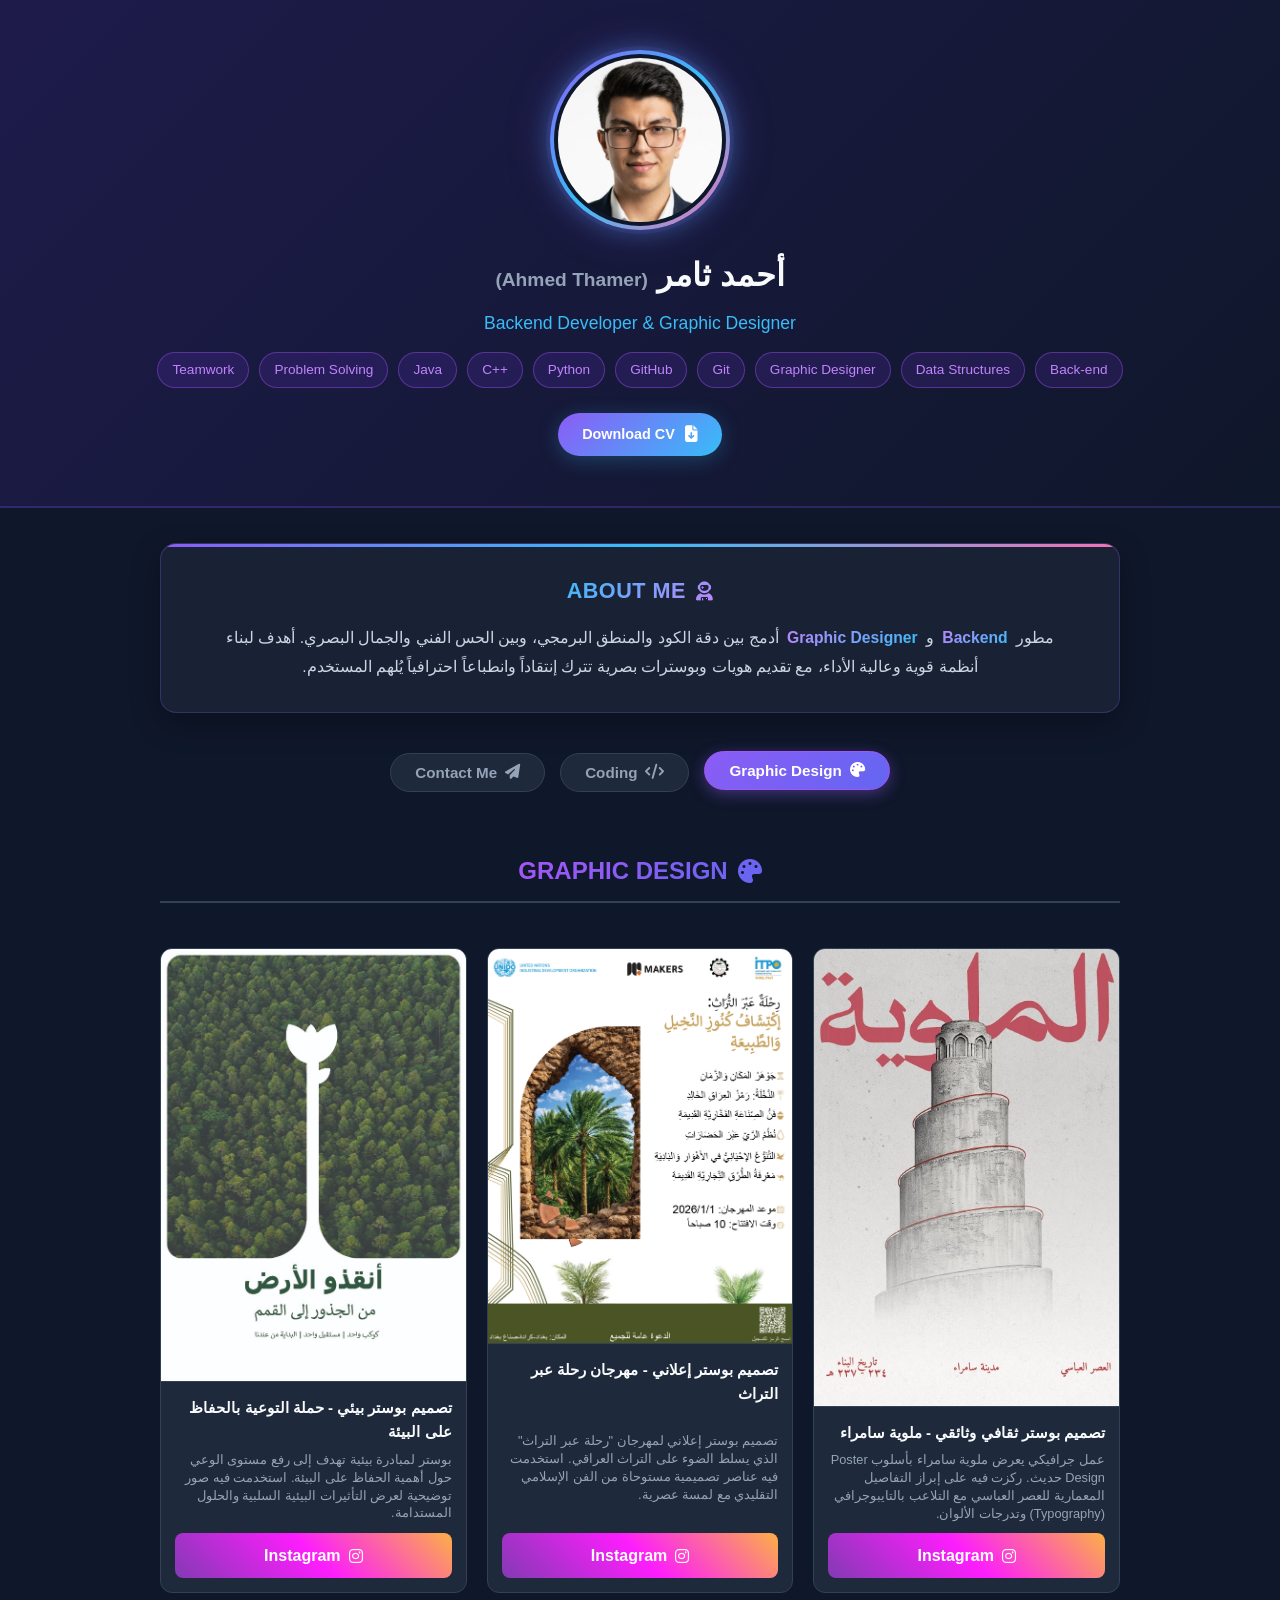
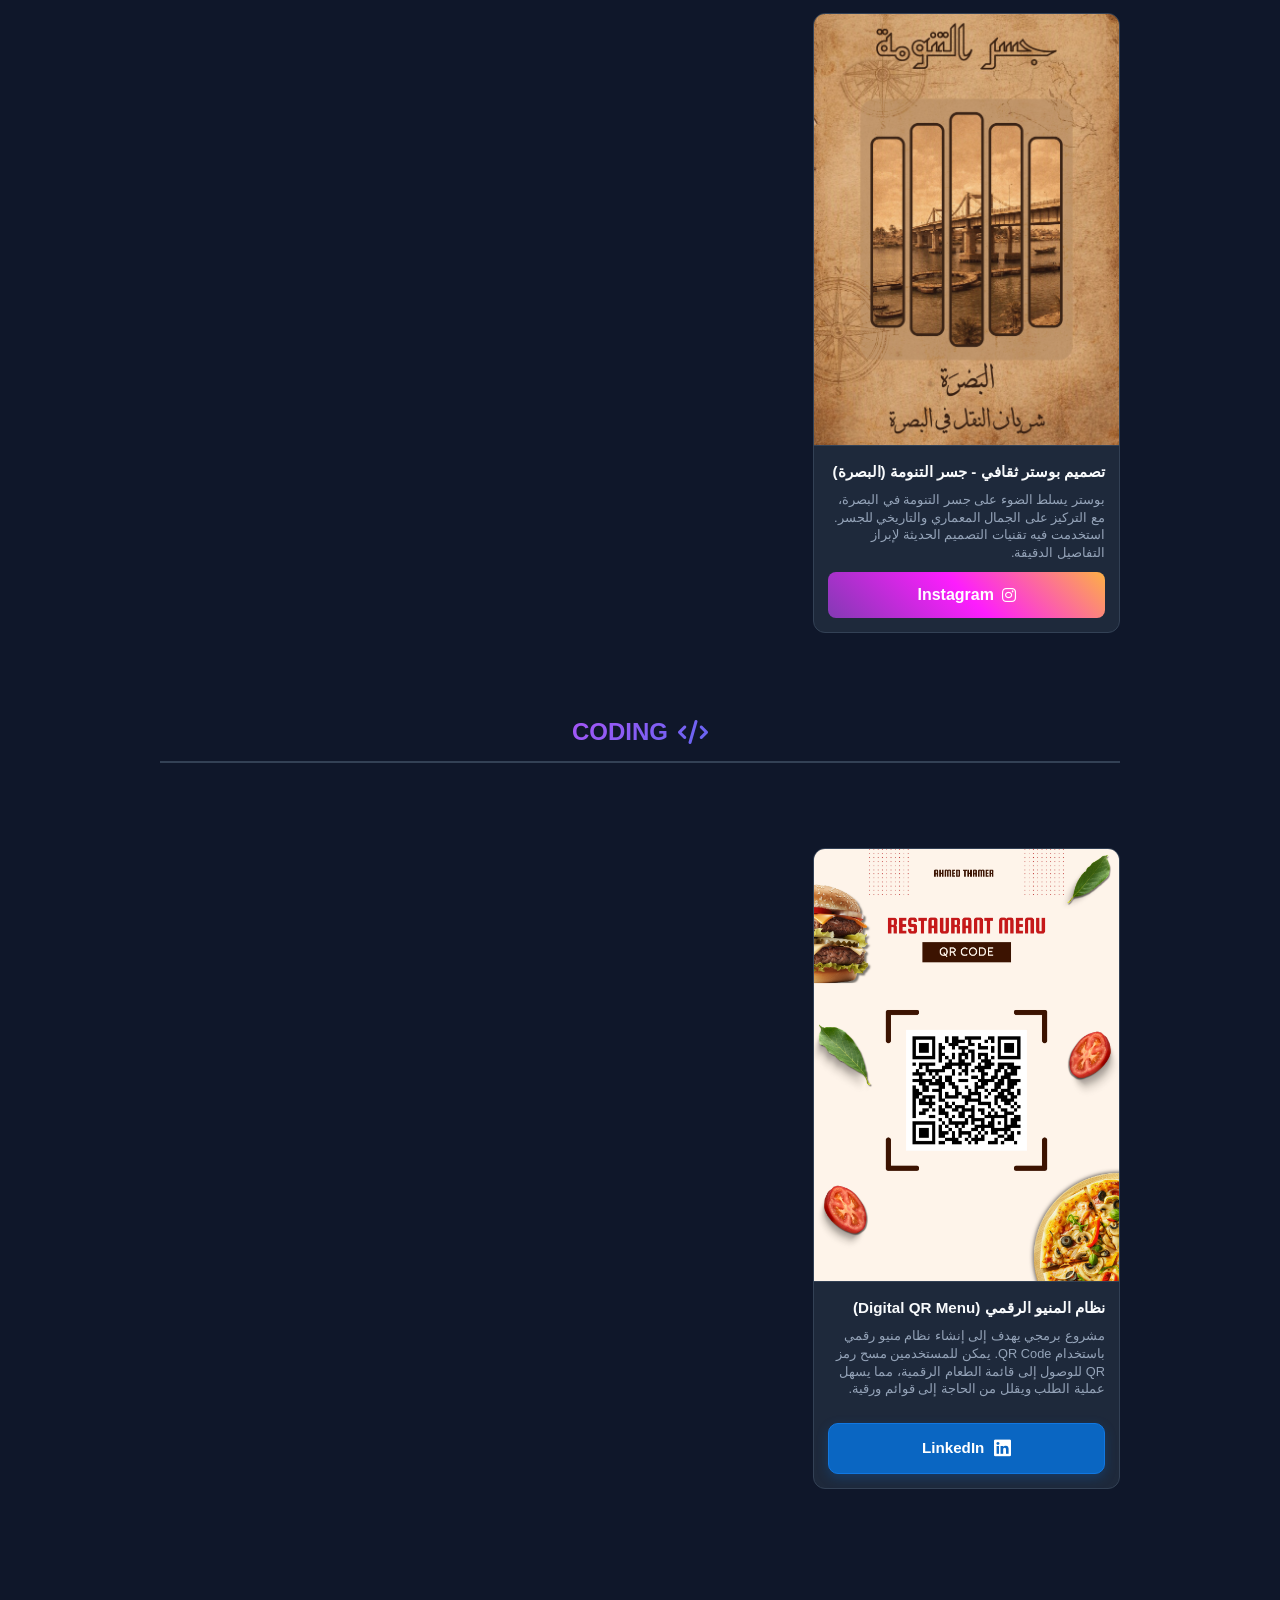
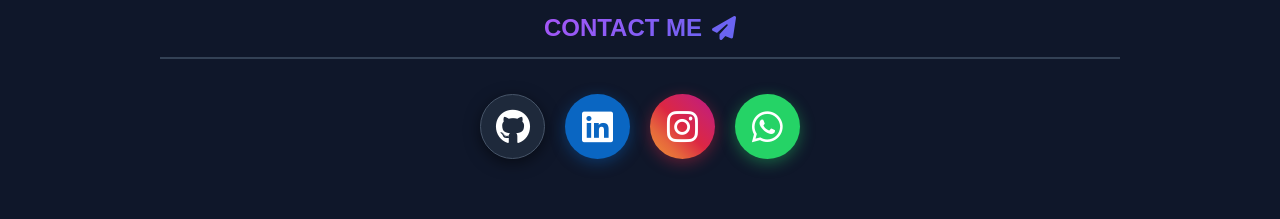
==== index.html @ 08367aea "first commit" ====
<!DOCTYPE html>
<html lang="ar" dir="rtl">

<head>
    <meta charset="UTF-8">
    <meta name="viewport" content="width=device-width, initial-scale=1.0">
    
    <!-- عنوان وتوصيف الموقع لـ SEO -->
    <title>Ahmed Thamer | Portfolio</title>
    <meta name="description" content="البورتفوليو الشخصي للمطور والمصمم أحمد ثامر - متخصص في تطوير الـ Backend وتصميم الجرافيك.">
    <meta name="author" content="Ahmed Thamer">

    <!-- كروت مشاركة الرابط على مواقع التواصل (Open Graph) -->
    <meta property="og:title" content="Ahmed Thamer | Portfolio">
    <meta property="og:description" content="Backend Developer & Graphic Designer Portfolio">
    <meta property="og:image" content="ahmed-thamer.jpg">
    <meta property="og:type" content="website">

    <link rel="stylesheet" href="https://cdnjs.cloudflare.com/ajax/libs/font-awesome/6.4.0/css/all.min.css">
    <link rel="stylesheet" href="style.css">
</head>

<body>
    <header class="hero-section">
        <div class="hero-content">
            <img src="ahmed-thamer.jpg" alt="Ahmed Thamer" class="profile-img">
            <div class="hero-text">
                <h1>أحمد ثامر <span>(Ahmed Thamer)</span></h1>
                <p class="job-title">Backend Developer & Graphic Designer</p>

                <div class="skills-tags">
                    <span class="tag">Back-end</span>
                    <span class="tag">Data Structures</span>
                    <span class="tag">Graphic Designer</span>
                    <span class="tag">Git</span>
                    <span class="tag">GitHub</span>
                    <span class="tag">Python</span>
                    <span class="tag">++C</span>
                    <span class="tag">Java</span>
                    <span class="tag">Problem Solving</span>
                    <span class="tag">Teamwork</span>
                </div>

                <div class="cv-download-wrapper">
                    <a href="Ahmed Thamer_cv.pdf" download class="cv-btn">
                        <i class="fa-solid fa-file-arrow-down"></i>
                        <span>Download CV</span>
                    </a>

                </div>
            </div>
    </header>

    <!-- نبذة مختصرة -->
    <section class="about-section">
        <div class="about-card">
            <h2><i class="fa-solid fa-user-astronaut"></i>ABOUT ME</h2>
            <p>
                مطور <span>Backend</span> و <span>Graphic Designer</span> أدمج بين دقة الكود والمنطق البرمجي، وبين الحس
                الفني والجمال البصري. أهدف لبناء أنظمة قوية وعالية الأداء، مع تقديم هويات وبوسترات بصرية تترك إنتقاداً
                وانطباعاً احترافياً يُلهم المستخدم.
            </p>
        </div>
    </section>

    <main class="projects-section">
        <div class="filter-tabs">
            <button class="tab-btn active" onclick="scrollToSection('design-section')"><i
                    class="fa-solid fa-palette"></i> Graphic
                Design</button>
            <button class="tab-btn" onclick="scrollToSection('coding-section')"><i class="fa-solid fa-code"></i>
                Coding</button>

            <button class="tab-btn" onclick="scrollToSection('contact-section')"><i class="fa-solid fa-paper-plane"></i>
                Contact Me</button>

        </div>

        <div id="design-section" class="category-block"></div>
        <div class="section-divider">
            <h3><i class="fa-solid fa-palette"></i> GRAPHIC DESIGN</h3>
        </div>
        <div id="design-projects" class="projects-grid">

            <!-- Add Project To Instagram -->
            <div class="project-card">
                <img src="project1.jpg" alt="Project 1" class="card-img">
                <div class="card-content">
                    <h3>تصميم بوستر ثقافي وثائقي - ملوية سامراء</h3>
                    <p class="card-desc">عمل جرافيكي يعرض ملوية سامراء بأسلوب Poster Design حديث. ركزت فيه على إبراز
                        التفاصيل المعمارية للعصر العباسي مع التلاعب بالتايبوجرافي (Typography) وتدرجات الألوان.</p>
                    <a href="https://www.instagram.com/p/DaTfIrlo-wR/?igsh=b3phZnNqN2s0NmF0" target="_blank"
                        class="social-btn instagram-btn">
                        <i class="fa-brands fa-instagram"></i>
                        <span>Instagram</span>
                    </a>
                </div>
            </div>
            <div class="project-card">
                <img src="project2.jpg" alt="Project 2" class="card-img">
                <div class="card-content">
                    <h3>تصميم بوستر إعلاني - مهرجان رحلة عبر التراث</h3>
                    <p class="card-desc">تصميم بوستر إعلاني لمهرجان "رحلة عبر التراث" الذي يسلط الضوء على التراث
                        العراقي. استخدمت فيه عناصر تصميمية مستوحاة من الفن الإسلامي التقليدي مع لمسة عصرية.</p>
                    <a href="https://www.instagram.com/p/DbA7xOsI5og/?igsh=YzhlM3JxMGtoNGJw" target="_blank"
                        class="social-btn instagram-btn">
                        <i class="fa-brands fa-instagram"></i>
                        <span>Instagram</span>
                    </a>
                </div>
            </div>
            <div class="project-card">
                <img src="project3.jpg" alt="Project 3" class="card-img">
                <div class="card-content">
                    <h3>تصميم بوستر بيئي - حملة التوعية بالحفاظ على البيئة</h3>
                    <p class="card-desc">بوستر لمبادرة بيئية تهدف إلى رفع مستوى الوعي حول أهمية الحفاظ على البيئة.
                        استخدمت فيه صور توضيحية لعرض التأثيرات البيئية السلبية والحلول المستدامة.</p>
                    <a href="https://www.instagram.com/p/DbIsgcWIkE8/?igsh=MWRoYTZmaTA2bzRsag==" target="_blank"
                        class="social-btn instagram-btn">
                        <i class="fa-brands fa-instagram"></i>
                        <span>Instagram</span>
                    </a>
                </div>
            </div>
            <div class="project-card">
                <img src="project4.jpg" alt="Project 4" class="card-img">
                <div class="card-content">
                    <h3>تصميم بوستر ثقافي - جسر التنومة (البصرة)</h3>
                    <p class="card-desc">بوستر يسلط الضوء على جسر التنومة في البصرة، مع التركيز على الجمال المعماري
                        والتاريخي للجسر. استخدمت فيه تقنيات التصميم الحديثة لإبراز التفاصيل الدقيقة.</p>
                    <a href="https://www.instagram.com/p/DbWMCeBIG9b/?igsh=MXR4ZWowZWd1Z2dydg==" target="_blank"
                        class="social-btn instagram-btn">
                        <i class="fa-brands fa-instagram"></i>
                        <span>Instagram</span>
                    </a>
                </div>
            </div>

        </div>
        <div id="coding-section" class="category-block">
            <div class="section-divider">
                <h3><i class="fa-solid fa-code"></i> CODING</h3>
            </div>
            <div id="coding-projects" class="projects-grid">
            </div>
            <div id="programming-projects" class="projects-grid">

                <!-- Add Project To LinkedIn -->
                <div class="project-card">
                    <img src="QR-menu.jpg" alt="QR Menu" class="card-img">
                    <div class="card-content">
                        <h3>نظام المنيو الرقمي (Digital QR Menu)</h3>
                        <p class="card-desc">مشروع برمجي يهدف إلى إنشاء نظام منيو رقمي باستخدام QR Code. يمكن للمستخدمين
                            مسح رمز QR للوصول إلى قائمة الطعام الرقمية، مما يسهل عملية الطلب ويقلل من الحاجة إلى قوائم
                            ورقية.</p>
                        <a href="https://www.linkedin.com/posts/ahmed-thamer-047982381_webdevelopment-uiux-restauranttech-share-7486055361360343042-RQuZ/?utm_source=social_share_send&utm_medium=member_desktop_web&rcm=ACoAAF5LUbcBIuhZ-UbS3NjnPSpaqi9vsFHcKDU"
                            target="_blank" class="project-btn linkedin-btn">
                            <i class="fa-brands fa-linkedin"></i>
                            <span>LinkedIn</span>
                        </a>
                    </div>
                </div>

            </div>
        </div>
    </main>
    <script src="script.js"></script>

    <!-- قسم التواصل معي -->
    <footer id="contact-section" class="contact-footer">
        <div class="contact-container">
            <div class="section-divider">
                <h3><i class="fa-solid fa-paper-plane"></i>CONTACT ME</h3>
            </div>

            <div class="social-icons-only">
                <!-- whatsApp -->
                <a href="https://wa.me/9647750507632" target="_blank" class="social-icon whatsapp" title="WhatsApp">
                    <i class="fa-brands fa-whatsapp"></i>
                </a>

                <!-- instagram -->
                <a href="https://www.instagram.com/ahm_th1?igsh=cnVtdjM2MXA0dHY=" target="_blank"
                    class="social-icon instagram" title="instagram">
                    <i class="fa-brands fa-instagram"></i>
                </a>

                <!-- Linkedin -->
                <a href="https://www.linkedin.com/in/ahmed-thamer-047982381" target="_blank"
                    class="social-icon linkedin" title="linkedin">
                    <i class="fa-brands fa-linkedin"></i>
                </a>

                <!-- GitHub -->
                <a href="https://github.com/ahmedthamerhb" target="_blank" class="social-icon github" title="GitHub">
                    <i class="fa-brands fa-github"></i>
                </a>

            </div>
        </div>
    </footer>

    <!-- زر العودة للأعلى -->
    <button id="backToTop" class="back-to-top" title="العودة للأعلى" onclick="scrollToTop()">
    <i class="fa-solid fa-arrow-up"></i>
</button>

</body>

</html>
---- style.css ----
* {
    margin: 0;
    padding: 0;
    box-sizing: border-box;
    font-family: 'Segoe UI', Tahoma, Geneva, Verdana, sans-serif;
}

body {
    background-color: #0f172a;
    color: #f8fafc;
    line-height: 1.6;
}

.hero-section {
    background: linear-gradient(135deg, #1e1b4b 0%, #0f172a 100%);
    padding: 50px 20px;
    border-bottom: 2px solid #8b5cf633;
}

.hero-content {
    max-width: 1000px;
    margin: 0 auto;
    display: flex;
    flex-direction: column;
    align-items: center;
    justify-content: center;
    text-align: center;
    gap: 20px;
}

.profile-img {
    width: 180px;
    height: 180px;
    border-radius: 50%;
    object-fit: cover;
    object-position: center 20%;
    display: block;
    margin-inline: auto;
    padding: 4px;
    border: 4px solid transparent;
    background:
        linear-gradient(#0f172a, #0f172a) padding-box,
        linear-gradient(135deg, #8b5cf6 0%, #38bdf8 50%, #f472b6 100%) border-box;
    box-shadow: 0 0 0 4px rgba(139, 92, 246, 0.1), 0 0 25px rgba(56, 189, 248, 0.35), 0 0 45px rgba(139, 92, 246, 0.25);
    animation: neonGlow 2.8s ease-in-out infinite;
}

@keyframes neonGlow {

    0%,
    100% {
        box-shadow: 0 0 0 4px rgba(139, 92, 246, 0.1), 0 0 25px rgba(56, 189, 248, 0.35), 0 0 45px rgba(139, 92, 246, 0.25);
    }

    50% {
        box-shadow: 0 0 0 4px rgba(56, 189, 248, 0.12), 0 0 30px rgba(244, 114, 182, 0.4), 0 0 55px rgba(139, 92, 246, 0.3);
    }

}

.hero-text {
    text-align: center;
    width: 100%;
}

.hero-text h1 {
    font-size: 2rem;
    margin-bottom: 8px;
}

.hero-text h1 span {
    color: #94a3b8;
    font-size: 1.2rem;
}

.job-title {
    color: #38bdf8;
    font-size: 1.1rem;
    margin-bottom: 15px;
}

.skills-tags {
    display: flex;
    flex-wrap: wrap;
    justify-content: center;
    gap: 10px;
}

.tag {
    background: rgba(124, 58, 237, 0.15);
    color: #c084fc;
    border: 1px solid rgba(168, 85, 247, 0.4);
    padding: 6px 14px;
    border-radius: 20px;
    font-size: 0.85rem;
}

.projects-section {
    max-width: 1000px;
    margin: 40px auto;
    padding: 0 20px;
}

.projects-section h2 {
    font-size: 1.6rem;
    margin-bottom: 25px;
    color: #f8fafc;
    direction: ltr;
    text-align: center;
}

.projects-grid {
    display: grid;
    grid-template-columns: repeat(auto-fill, minmax(280px, 1fr));
    gap: 20px;
    width: 100%;
    padding: 20px 0;
}

.project-card {
    background: #1e293b;
    border-radius: 12px;
    border: 1px solid #334155;
    overflow: hidden;
    display: flex;
    flex-direction: column;
    transition: transform 0.2s ease-in-out;
}

.project-card:hover {
    transform: translateY(-7px);
    box-shadow: 0 10px 25px rgba(139, 92, 246, 0.25);
}

.card-img {
    width: 100%;
    height: auto;
    object-fit: cover;
    display: block;
    background: transparent;
    border-bottom: 1px solid #334155;
    padding: 0;
    box-sizing: border-box;
}

.card-content {
    padding: 14px;
    display: flex;
    flex-direction: column;
    justify-content: space-between;
    flex-grow: 1;
}

.card-content h3 {
    font-size: 0.95rem;
    color: #f8fafc;
    margin-bottom: 6px;
}

.card-desc {
    font-size: 0.8rem;
    color: #94a3b8;
    line-height: 1.4;
    margin-bottom: 10px;
}

.social-btn {
    display: inline-block;
    align-items: center;
    justify-content: center;
    gap: 8px;
    width: 100%;
    padding: 10px 16px;
    border-radius: 8px;
    text-decoration: none;
    font-weight: 600;
    transition: background 0.3s, transform 0.2s;
}

.instagram-btn {
    background: linear-gradient(45deg, #833ab4, #fd1dfd, #fcb045);
    color: #ffffff;
    display: flex;
    align-items: center;
}

.instagram-btn:hover {
    opacity: 0.9;
    transform: scale(1.02);
    background: linear-gradient(45deg, #fd1dfd, #fcb045, #833ab4);
}


.filter-tabs {
    display: flex;
    justify-content: center;
    align-items: center;
    gap: 15px;
    margin: 30px auto 40px auto;
    width: 100%;
}

.tab-btn {
    background: #1e293b;
    color: #94a3b8;
    border: 1px solid #334155;
    padding: 10px 24px;
    border-radius: 25px;
    font-size: 0.95rem;
    font-weight: 600;
    cursor: pointer;
    transition: all 0.3s ease;
    display: inline-flex;
    gap: 8px;
    outline: none;
}

.tab-btn:hover,
.tab-btn.active {
    background: linear-gradient(135deg, #8b5cf6, #6366f1);
    color: #ffffff;
    border-color: #a855f7;
    box-shadow: 0 4px 15px rgba(139, 92, 246, 0.4);
    transform: translateY(-2px);
}

.category-block {
    margin-top: 60px;
    scroll-margin-top: 40px;
}

.section-divider {
    border-bottom: 2px solid #334155;
    margin: 40px 0 25px 0;
    padding-bottom: 10px;
    text-align: center;
}

.section-divider h3 {
    color: #f8fafc;
    font-size: 1.5rem;
    font-weight: 700;
    display: inline-flex;
    align-items: center;
    gap: 10px;
    background: linear-gradient(135deg, #a855f7, #6366f1);
    background-clip: text;
    -webkit-text-fill-color: transparent;
}

html {
    scroll-behavior: smooth;
}

.project-btn {
    display: inline-flex;
    align-items: center;
    justify-content: center;
    gap: 10px;
    width: 100%;
    padding: 12px 20px;
    margin-top: 15px;
    border-radius: 10px;
    font-size: 0.95rem;
    font-weight: 700;
    text-decoration: none;
    transition: all 0.3s ease;
    box-sizing: border-box;
}

.linkedin-btn {
    background: #0a66c2;
    color: #ffffff;
    border: 1px solid #1178e2;
    box-shadow: 0 4px 12px rgba(10, 102, 194, 0.3);
}

.linkedin-btn:hover {
    background: #084e96;
    transform: translateY(-2px);
    box-shadow: 0 6px 18px rgba(10, 102, 194, 0.5);
}

.linkedin-btn i {
    font-size: 1.2rem;
}

/* تنسيق أيقونات التواصل فقط (حجم كبير ولطيف) */

.contact-footer {
    background: transparent;
    padding: 20px 0 60px 0;
    margin-top: 40px;
    scroll-margin-top: 30px;
}

.contact-container {
    max-width: 1000px;
    margin: 0 auto;
    padding: 0 20px;
}

.contact-container .section-divider {
    text-align: center;
    margin-bottom: 35px;
}

.contact-title {
    color: #f8fafc;
    font-size: 1.5rem;
    margin-bottom: 25px;
    font-weight: 700;
    letter-spacing: 1px;
}

.social-icons-only {
    display: flex;
    justify-content: center;
    align-items: center;
    gap: 20px;
    flex-wrap: wrap;
}

.social-icon {
    display: inline-flex;
    align-items: center;
    justify-content: center;
    width: 65px;
    height: 65px;
    border-radius: 50%;
    font-size: 2.2rem;
    color: #ffffff;
    text-decoration: none;
    transition: all 0.3s ease;
    box-shadow: 0 4px 15px rgba(0, 0, 0, 0.3);
}

.social-icon:hover {
    transform: translateY(-5px) scale(1.1);
}

.social-icon.whatsapp {
    background: #25d366;
    box-shadow: 0 4px 15px rgba(37, 211, 102, 0.4);
}

.social-icon.instagram {
    background: linear-gradient(45deg, #f09433, #e6683c, #dc2743, #cc2366, #bc1888);
    box-shadow: 0 4px 15px rgba(220, 39, 67, 0.4);
}

.social-icon.linkedin {
    background: #0a66c2;
    box-shadow: 0 4px 15px rgba(10, 102, 194, 0.4);
}

.social-icon.github {
    background: #1e293b;
    border: 1px solid #475569;
    box-shadow: 0 4px 15px rgba(0, 0, 0, 0.5);
}

/* نسيق قسم عنّي (About Me) */
.about-section {
    max-width: 1000px;
    margin: 35px auto 15px auto;
    padding: 0 20px;
}

.about-card {
    background: rgba(30, 41, 59, 0.7);
    backdrop-filter: blur(10px);
    border: 1px solid rgba(139, 92, 246, 0.25);
    border-radius: 16px;
    padding: 30px;
    text-align: center;
    box-shadow: 0 10px 30px rgba(0, 0, 0, 0.3), inset 0 1px 0 rgba(255, 255, 255, 0.05);
    position: relative;
    overflow: hidden;
    transition: transform 0.3s ease, border-color 0.3s ease;
}

.about-card:hover {
    border-color: rgba(56, 189, 248, 0.4);
    transform: translateY(-2px);
}

.about-card::before {
    content: '';
    position: absolute;
    top: 0;
    right: 0;
    left: 0;
    height: 3px;
    background: linear-gradient(90deg, #8b5cf6 0%, #38bdf8 50%, #f472b6 100%);
}

.about-card h2 {
    font-size: 1.35rem;
    color: #f8fafc;
    margin-bottom: 14px;
    display: inline-flex;
    align-items: center;
    gap: 10px;
    letter-spacing: 0.5px;
    background: linear-gradient(135deg, #38bdf8, #c084fc);
    background-clip: text;
    -webkit-text-fill-color: transparent;
    font-weight: 700;
    padding: 0 4px;
}

.about-card h2 i {
    color: #38bdf8;
    font-size: 1.2rem;
}

.about-card p {
    color: #cbd5e1;
    font-size: 0.98rem;
    line-height: 1.9;
    max-width: 850px;
    margin: 0 auto;
    font-weight: 400;
}

.about-card p span {
    background: linear-gradient(135deg, #c084fc, #38bdf8);
    background-clip: text;
    -webkit-text-fill-color: transparent;
    font-weight: 700;
    padding: 0 4px;
}

/* تنسيق زر تحميل السيرة الذاتية (CV) */

.cv-download-wrapper {
    margin-top: 25px;
}

.cv-btn {
    display: inline-flex;
    align-items: center;
    gap: 10px;
    background: linear-gradient(135deg, #8b5cf6, #38bdf8);
    color: #ffffff;
    padding: 10px 24px;
    border-radius: 30px;
    font-size: 0.9rem;
    font-weight: 700;
    text-decoration: none;
    box-shadow: 0 4px 20px rgba(56, 189, 248, 0.25);
    transition: all 0.3s ease;
}

.cv-btn:hover {
    transform: translateY(-3px) scale(1.03);
    box-shadow: 0 6px 25px rgba(139, 92, 246, 0.45);
    background: linear-gradient(135deg, #a855f7, #0284c7);
}

.cv-btn i {
    font-size: 1.05rem;
}

/* ==========================================
   زر العودة للأعلى (Back to Top)
   ========================================== */
.back-to-top {
    position: fixed;
    bottom: 30px;
    left: 30px;
    width: 48px;
    height: 48px;
    border-radius: 50%;
    background: linear-gradient(135deg, #8b5cf6, #38bdf8);
    color: #ffffff;
    border: none;
    cursor: pointer;
    display: flex;
    align-items: center;
    justify-content: center;
    font-size: 1.2rem;
    box-shadow: 0 4px 15px rgba(139, 92, 246, 0.4);
    opacity: 0;
    visibility: hidden;
    transition: all 0.3s ease;
    z-index: 9999; /* ضمان ظهور الزر فوق كل العناصر */
}

.back-to-top.show {
    opacity: 1;
    visibility: visible;
}

.back-to-top:hover {
    transform: translateY(-5px);
    box-shadow: 0 6px 20px rgba(56, 189, 248, 0.6);
}

/* إصلاح التجاوب مع التلفون والـ Overflow */

html, body {
    overflow-x: hidden;
    width: 100%;
}

@media (max-width: 768px) {
    .hero-section {
        padding: 30px 15px;
    }

    .hero-text h1 {
        font-size: 1.5rem;
    }

    .hero-text h1 span {
        font-size: 1rem;
        display: block;
        margin-top: 5px;
    }

    .skills-tags {
        gap: 8px;
    }

    .tag {
        padding: 5px 10px;
        font-size: 0.78rem;
    }

    .about-card {
        padding: 20px 15px;
    }

    .about-card p {
        font-size: 0.88rem;
        line-height: 1.7;
    }

    .filter-tabs {
        flex-wrap: wrap;
        gap: 10px;
    }

    .tab-btn {
        padding: 8px 16px;
        font-size: 0.85rem;
    }

    .projects-grid {
        grid-template-columns: 1fr;
        gap: 15px;
    }
}
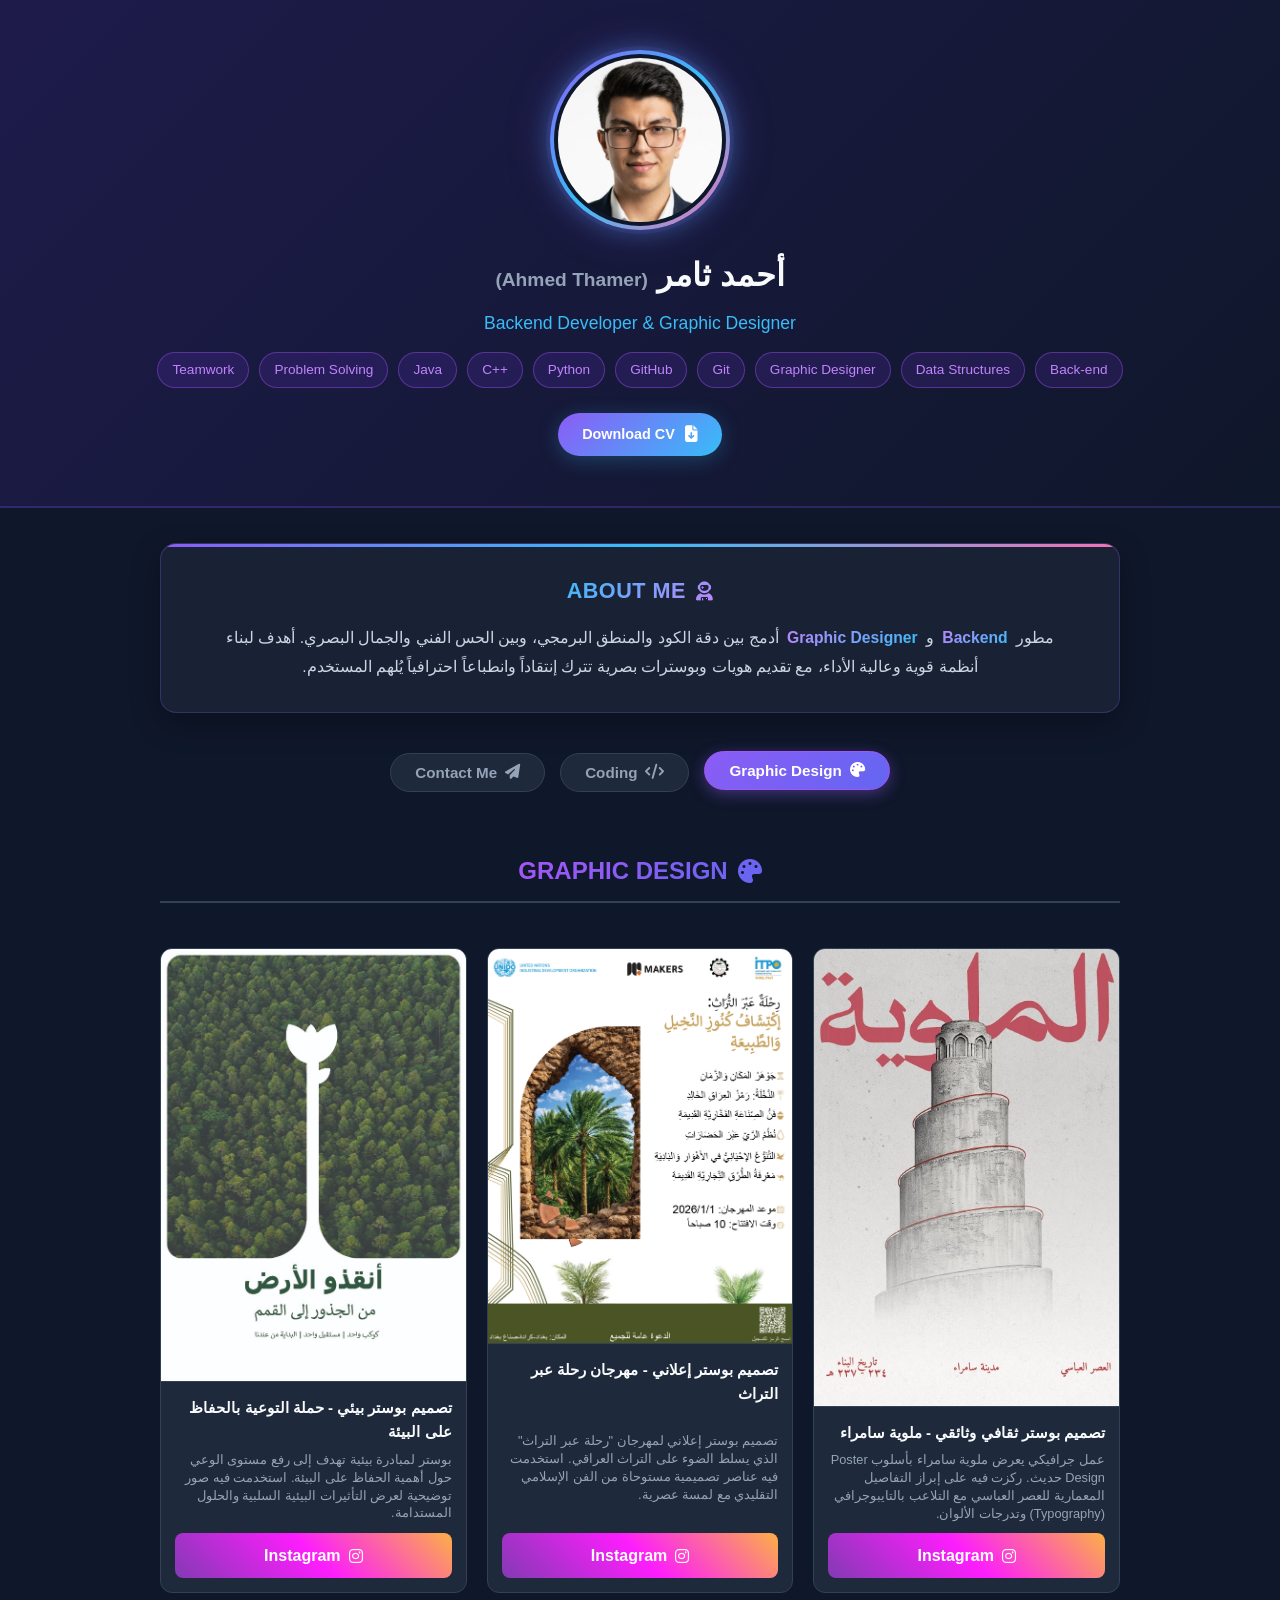
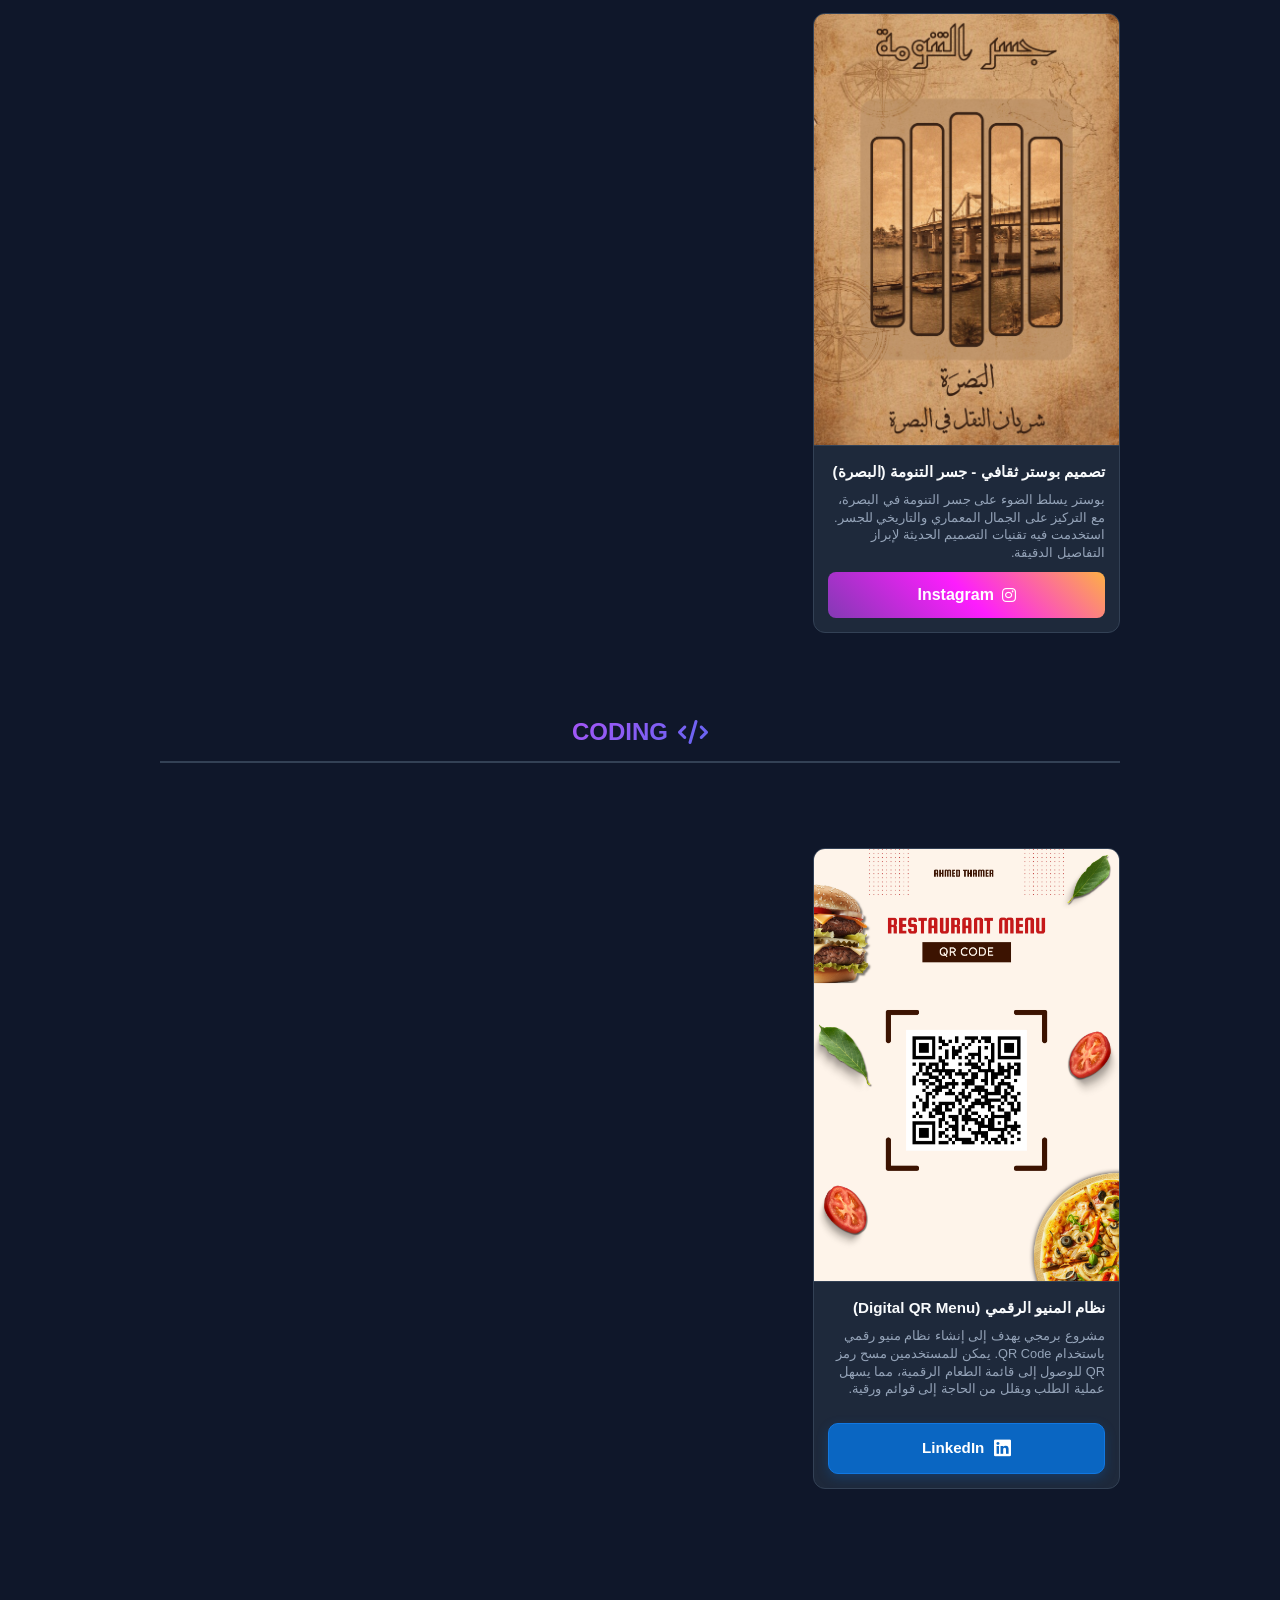
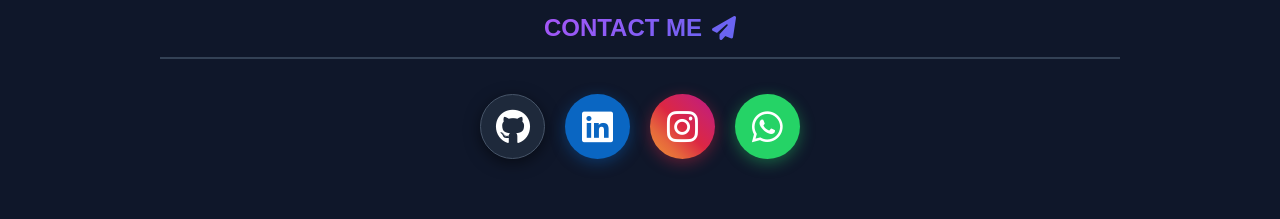
==== commit 67eb876a: "add project" ====
--- a/index.html
+++ b/index.html
@@ -147,13 +147,13 @@
 
                 <!-- Add Project To LinkedIn -->
                 <div class="project-card">
-                    <img src="QR-menu.jpg" alt="QR Menu" class="card-img">
+                    <img src="menu-QR.jpg" alt="QR Menu" class="card-img">
                     <div class="card-content">
                         <h3>نظام المنيو الرقمي (Digital QR Menu)</h3>
                         <p class="card-desc">مشروع برمجي يهدف إلى إنشاء نظام منيو رقمي باستخدام QR Code. يمكن للمستخدمين
                             مسح رمز QR للوصول إلى قائمة الطعام الرقمية، مما يسهل عملية الطلب ويقلل من الحاجة إلى قوائم
                             ورقية.</p>
-                        <a href="https://www.linkedin.com/posts/ahmed-thamer-047982381_webdevelopment-uiux-restauranttech-share-7486055361360343042-RQuZ/?utm_source=social_share_send&utm_medium=member_desktop_web&rcm=ACoAAF5LUbcBIuhZ-UbS3NjnPSpaqi9vsFHcKDU"
+                        <a href="https://www.linkedin.com/posts/ahmed-thamer-047982381_frontenddevelopment-javascript-webdevelopment-share-7495899705168814080-onOK/?utm_source=social_share_send&utm_medium=member_desktop_web&rcm=ACoAAF5LUbcBIuhZ-UbS3NjnPSpaqi9vsFHcKDU"
                             target="_blank" class="project-btn linkedin-btn">
                             <i class="fa-brands fa-linkedin"></i>
                             <span>LinkedIn</span>
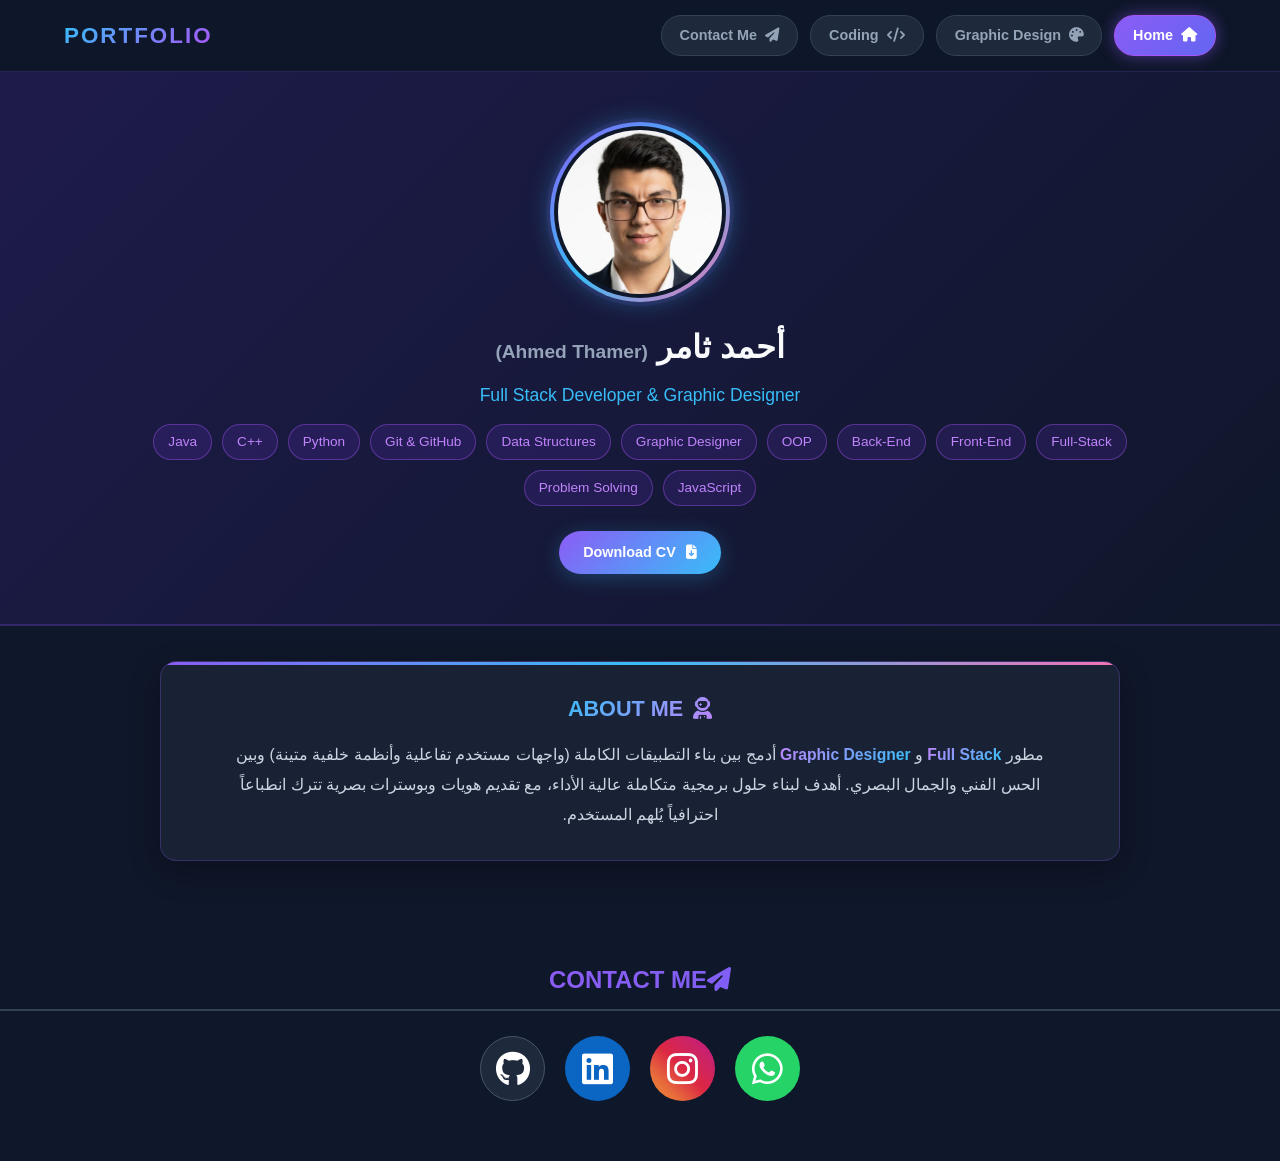
==== commit 7d584494: "Update portfolio with responsive coding section" ====
--- a/index.html
+++ b/index.html
@@ -4,15 +4,16 @@
 <head>
     <meta charset="UTF-8">
     <meta name="viewport" content="width=device-width, initial-scale=1.0">
-    
+
     <!-- عنوان وتوصيف الموقع لـ SEO -->
     <title>Ahmed Thamer | Portfolio</title>
-    <meta name="description" content="البورتفوليو الشخصي للمطور والمصمم أحمد ثامر - متخصص في تطوير الـ Backend وتصميم الجرافيك.">
+    <meta name="description"
+        content="البورتفوليو الشخصي للمطور والمصمم أحمد ثامر - متخصص في تطوير الـ Full Stack وتصميم الجرافيك.">
     <meta name="author" content="Ahmed Thamer">
 
-    <!-- كروت مشاركة الرابط على مواقع التواصل (Open Graph) -->
+    <!-- Open Graph -->
     <meta property="og:title" content="Ahmed Thamer | Portfolio">
-    <meta property="og:description" content="Backend Developer & Graphic Designer Portfolio">
+    <meta property="og:description" content="Full Stack Developer & Graphic Designer Portfolio">
     <meta property="og:image" content="ahmed-thamer.jpg">
     <meta property="og:type" content="website">
 
@@ -20,25 +21,43 @@
     <link rel="stylesheet" href="style.css">
 </head>
 
-<body>
-    <header class="hero-section">
+<body class="fade-in">
+
+    <!-- الهيدر الجديد مع الأزرار على اليسار وPORTFOLIO على اليمين -->
+    <header class="main-navbar">
+        <nav class="nav-links">
+            <a href="index.html" class="nav-btn active"><i class="fa-solid fa-house"></i> Home</a>
+            <a href="design.html" class="nav-btn"><i class="fa-solid fa-palette"></i> Graphic Design</a>
+            <a href="coding.html" class="nav-btn"><i class="fa-solid fa-code"></i> Coding</a>
+            <a href="#contact-section" class="nav-btn contact-btn"><i class="fa-solid fa-paper-plane"></i> Contact
+                Me</a>
+        </nav>
+        <div class="brand-logo">
+            <span>PORTFOLIO</span>
+        </div>
+    </header>
+
+    <!-- الهيرو سكشن الشخصي -->
+    <section class="hero-section">
         <div class="hero-content">
             <img src="ahmed-thamer.jpg" alt="Ahmed Thamer" class="profile-img">
             <div class="hero-text">
                 <h1>أحمد ثامر <span>(Ahmed Thamer)</span></h1>
-                <p class="job-title">Backend Developer & Graphic Designer</p>
+                <p class="job-title">Full Stack Developer & Graphic Designer</p>
 
                 <div class="skills-tags">
-                    <span class="tag">Back-end</span>
+                    <span class="tag">Full-Stack</span>
+                    <span class="tag">Front-End</span>
+                    <span class="tag">Back-End</span>
+                    <span class="tag">OOP</span>
+                    <span class="tag">Graphic Designer</span>
                     <span class="tag">Data Structures</span>
-                    <span class="tag">Graphic Designer</span>
-                    <span class="tag">Git</span>
-                    <span class="tag">GitHub</span>
+                    <span class="tag">Git & GitHub</span>
                     <span class="tag">Python</span>
                     <span class="tag">++C</span>
                     <span class="tag">Java</span>
+                    <span class="tag">JavaScript</span>
                     <span class="tag">Problem Solving</span>
-                    <span class="tag">Teamwork</span>
                 </div>
 
                 <div class="cv-download-wrapper">
@@ -46,125 +65,22 @@
                         <i class="fa-solid fa-file-arrow-down"></i>
                         <span>Download CV</span>
                     </a>
-
                 </div>
             </div>
-    </header>
+        </div>
+    </section>
 
-    <!-- نبذة مختصرة -->
+    <!-- قسم عنّي معدل ليعكس الـ Full Stack -->
     <section class="about-section">
         <div class="about-card">
             <h2><i class="fa-solid fa-user-astronaut"></i>ABOUT ME</h2>
             <p>
-                مطور <span>Backend</span> و <span>Graphic Designer</span> أدمج بين دقة الكود والمنطق البرمجي، وبين الحس
-                الفني والجمال البصري. أهدف لبناء أنظمة قوية وعالية الأداء، مع تقديم هويات وبوسترات بصرية تترك إنتقاداً
-                وانطباعاً احترافياً يُلهم المستخدم.
+                مطور <span>Full Stack</span> و <span>Graphic Designer</span> أدمج بين بناء التطبيقات الكاملة (واجهات
+                مستخدم تفاعلية وأنظمة خلفية متينة) وبين الحس الفني والجمال البصري. أهدف لبناء حلول برمجية متكاملة عالية
+                الأداء، مع تقديم هويات وبوسترات بصرية تترك انطباعاً احترافياً يُلهم المستخدم.
             </p>
         </div>
     </section>
-
-    <main class="projects-section">
-        <div class="filter-tabs">
-            <button class="tab-btn active" onclick="scrollToSection('design-section')"><i
-                    class="fa-solid fa-palette"></i> Graphic
-                Design</button>
-            <button class="tab-btn" onclick="scrollToSection('coding-section')"><i class="fa-solid fa-code"></i>
-                Coding</button>
-
-            <button class="tab-btn" onclick="scrollToSection('contact-section')"><i class="fa-solid fa-paper-plane"></i>
-                Contact Me</button>
-
-        </div>
-
-        <div id="design-section" class="category-block"></div>
-        <div class="section-divider">
-            <h3><i class="fa-solid fa-palette"></i> GRAPHIC DESIGN</h3>
-        </div>
-        <div id="design-projects" class="projects-grid">
-
-            <!-- Add Project To Instagram -->
-            <div class="project-card">
-                <img src="project1.jpg" alt="Project 1" class="card-img">
-                <div class="card-content">
-                    <h3>تصميم بوستر ثقافي وثائقي - ملوية سامراء</h3>
-                    <p class="card-desc">عمل جرافيكي يعرض ملوية سامراء بأسلوب Poster Design حديث. ركزت فيه على إبراز
-                        التفاصيل المعمارية للعصر العباسي مع التلاعب بالتايبوجرافي (Typography) وتدرجات الألوان.</p>
-                    <a href="https://www.instagram.com/p/DaTfIrlo-wR/?igsh=b3phZnNqN2s0NmF0" target="_blank"
-                        class="social-btn instagram-btn">
-                        <i class="fa-brands fa-instagram"></i>
-                        <span>Instagram</span>
-                    </a>
-                </div>
-            </div>
-            <div class="project-card">
-                <img src="project2.jpg" alt="Project 2" class="card-img">
-                <div class="card-content">
-                    <h3>تصميم بوستر إعلاني - مهرجان رحلة عبر التراث</h3>
-                    <p class="card-desc">تصميم بوستر إعلاني لمهرجان "رحلة عبر التراث" الذي يسلط الضوء على التراث
-                        العراقي. استخدمت فيه عناصر تصميمية مستوحاة من الفن الإسلامي التقليدي مع لمسة عصرية.</p>
-                    <a href="https://www.instagram.com/p/DbA7xOsI5og/?igsh=YzhlM3JxMGtoNGJw" target="_blank"
-                        class="social-btn instagram-btn">
-                        <i class="fa-brands fa-instagram"></i>
-                        <span>Instagram</span>
-                    </a>
-                </div>
-            </div>
-            <div class="project-card">
-                <img src="project3.jpg" alt="Project 3" class="card-img">
-                <div class="card-content">
-                    <h3>تصميم بوستر بيئي - حملة التوعية بالحفاظ على البيئة</h3>
-                    <p class="card-desc">بوستر لمبادرة بيئية تهدف إلى رفع مستوى الوعي حول أهمية الحفاظ على البيئة.
-                        استخدمت فيه صور توضيحية لعرض التأثيرات البيئية السلبية والحلول المستدامة.</p>
-                    <a href="https://www.instagram.com/p/DbIsgcWIkE8/?igsh=MWRoYTZmaTA2bzRsag==" target="_blank"
-                        class="social-btn instagram-btn">
-                        <i class="fa-brands fa-instagram"></i>
-                        <span>Instagram</span>
-                    </a>
-                </div>
-            </div>
-            <div class="project-card">
-                <img src="project4.jpg" alt="Project 4" class="card-img">
-                <div class="card-content">
-                    <h3>تصميم بوستر ثقافي - جسر التنومة (البصرة)</h3>
-                    <p class="card-desc">بوستر يسلط الضوء على جسر التنومة في البصرة، مع التركيز على الجمال المعماري
-                        والتاريخي للجسر. استخدمت فيه تقنيات التصميم الحديثة لإبراز التفاصيل الدقيقة.</p>
-                    <a href="https://www.instagram.com/p/DbWMCeBIG9b/?igsh=MXR4ZWowZWd1Z2dydg==" target="_blank"
-                        class="social-btn instagram-btn">
-                        <i class="fa-brands fa-instagram"></i>
-                        <span>Instagram</span>
-                    </a>
-                </div>
-            </div>
-
-        </div>
-        <div id="coding-section" class="category-block">
-            <div class="section-divider">
-                <h3><i class="fa-solid fa-code"></i> CODING</h3>
-            </div>
-            <div id="coding-projects" class="projects-grid">
-            </div>
-            <div id="programming-projects" class="projects-grid">
-
-                <!-- Add Project To LinkedIn -->
-                <div class="project-card">
-                    <img src="menu-QR.jpg" alt="QR Menu" class="card-img">
-                    <div class="card-content">
-                        <h3>نظام المنيو الرقمي (Digital QR Menu)</h3>
-                        <p class="card-desc">مشروع برمجي يهدف إلى إنشاء نظام منيو رقمي باستخدام QR Code. يمكن للمستخدمين
-                            مسح رمز QR للوصول إلى قائمة الطعام الرقمية، مما يسهل عملية الطلب ويقلل من الحاجة إلى قوائم
-                            ورقية.</p>
-                        <a href="https://www.linkedin.com/posts/ahmed-thamer-047982381_frontenddevelopment-javascript-webdevelopment-share-7495899705168814080-onOK/?utm_source=social_share_send&utm_medium=member_desktop_web&rcm=ACoAAF5LUbcBIuhZ-UbS3NjnPSpaqi9vsFHcKDU"
-                            target="_blank" class="project-btn linkedin-btn">
-                            <i class="fa-brands fa-linkedin"></i>
-                            <span>LinkedIn</span>
-                        </a>
-                    </div>
-                </div>
-
-            </div>
-        </div>
-    </main>
-    <script src="script.js"></script>
 
     <!-- قسم التواصل معي -->
     <footer id="contact-section" class="contact-footer">
@@ -174,37 +90,30 @@
             </div>
 
             <div class="social-icons-only">
-                <!-- whatsApp -->
                 <a href="https://wa.me/9647750507632" target="_blank" class="social-icon whatsapp" title="WhatsApp">
                     <i class="fa-brands fa-whatsapp"></i>
                 </a>
-
-                <!-- instagram -->
                 <a href="https://www.instagram.com/ahm_th1?igsh=cnVtdjM2MXA0dHY=" target="_blank"
-                    class="social-icon instagram" title="instagram">
+                    class="social-icon instagram" title="Instagram">
                     <i class="fa-brands fa-instagram"></i>
                 </a>
-
-                <!-- Linkedin -->
                 <a href="https://www.linkedin.com/in/ahmed-thamer-047982381" target="_blank"
-                    class="social-icon linkedin" title="linkedin">
+                    class="social-icon linkedin" title="LinkedIn">
                     <i class="fa-brands fa-linkedin"></i>
                 </a>
-
-                <!-- GitHub -->
                 <a href="https://github.com/ahmedthamerhb" target="_blank" class="social-icon github" title="GitHub">
                     <i class="fa-brands fa-github"></i>
                 </a>
-
             </div>
         </div>
     </footer>
 
     <!-- زر العودة للأعلى -->
     <button id="backToTop" class="back-to-top" title="العودة للأعلى" onclick="scrollToTop()">
-    <i class="fa-solid fa-arrow-up"></i>
-</button>
+        <i class="fa-solid fa-arrow-up"></i>
+    </button>
 
+    <script src="script.js"></script>
 </body>
 
 </html>
--- a/style.css
+++ b/style.css
@@ -1,3 +1,6 @@
+/* ==========================================
+   1. التنسيقات العامة والقيم الافتراضية
+   ========================================== */
 * {
     margin: 0;
     padding: 0;
@@ -5,12 +8,92 @@
     font-family: 'Segoe UI', Tahoma, Geneva, Verdana, sans-serif;
 }
 
+/* تنسيق الخلفية العامة ولون النص الأساسي مع انسيابية الانتقال */
 body {
     background-color: #0f172a;
     color: #f8fafc;
     line-height: 1.6;
-}
-
+    opacity: 0;
+    transition: opacity 0.4s ease-in-out;
+}
+
+/* فئة تُضاف بالجافاسكربت لإظهار الصفحة بشكل سلس (Fade-In) */
+body.fade-in {
+    opacity: 1;
+}
+
+/* ==========================================
+   2. شريط التنقل العلوي (Main Navbar)
+   يحتوي على الأزرار جهة اليسار وشعار PORTFOLIO جهة اليمين.
+   ========================================== */
+.main-navbar {
+    display: flex;
+    justify-content: space-between;
+    align-items: center;
+    padding: 15px 5%;
+    background: rgba(15, 23, 42, 0.9);
+    backdrop-filter: blur(12px);
+    position: sticky;
+    top: 0;
+    z-index: 1000;
+    border-bottom: 1px solid rgba(139, 92, 246, 0.2);
+}
+
+/* أزرار التنقل (على اليسار في التنسيق العربي RTL) */
+.nav-links {
+    display: flex;
+    gap: 12px;
+    align-items: center;
+}
+
+.nav-btn {
+    background: #1e293b;
+    color: #94a3b8;
+    border: 1px solid #334155;
+    padding: 8px 18px;
+    border-radius: 20px;
+    font-size: 0.9rem;
+    font-weight: 600;
+    text-decoration: none;
+    transition: all 0.3s ease;
+    display: inline-flex;
+    align-items: center;
+    gap: 8px;
+}
+
+.nav-btn:hover {
+    background: linear-gradient(135deg, #8b5cf6, #6366f1);
+    color: #ffffff;
+    border-color: #a855f7;
+    box-shadow: 0 4px 12px rgba(139, 92, 246, 0.3);
+    transform: translateY(-2px);
+}
+
+/* تنسيق الزر النشط (Active State) لمعرفة الصفحة الحالية */
+.nav-btn.active {
+    background: linear-gradient(135deg, #8b5cf6, #6366f1);
+    color: #ffffff;
+    border-color: #a855f7;
+    box-shadow: 0 0 15px rgba(139, 92, 246, 0.5);
+    pointer-events: none;
+    /* لمنع إعادة تحميل الصفحة إذا ضغط عليه المستخدم مجدداً */
+}
+
+
+/* كلمة PORTFOLIO العصرية (على اليمين) */
+.brand-logo span {
+    font-size: 1.4rem;
+    font-weight: 800;
+    letter-spacing: 2px;
+    background: linear-gradient(135deg, #38bdf8, #a855f7);
+    background-clip: text;
+    -webkit-text-fill-color: transparent;
+}
+
+/* ==========================================
+   3. قسم الهيرو والملف الشخصي (Hero Section)
+   يحتوي على الصورة الشخصية، الاسم، المسمى الوظيفي والـ Tags.
+   ========================================== */
 .hero-section {
     background: linear-gradient(135deg, #1e1b4b 0%, #0f172a 100%);
     padding: 50px 20px;
@@ -28,6 +111,7 @@
     gap: 20px;
 }
 
+/* صورة البروفايل والتأثير المضيء (Neon Glow Animation) */
 .profile-img {
     width: 180px;
     height: 180px;
@@ -41,7 +125,7 @@
     background:
         linear-gradient(#0f172a, #0f172a) padding-box,
         linear-gradient(135deg, #8b5cf6 0%, #38bdf8 50%, #f472b6 100%) border-box;
-    box-shadow: 0 0 0 4px rgba(139, 92, 246, 0.1), 0 0 25px rgba(56, 189, 248, 0.35), 0 0 45px rgba(139, 92, 246, 0.25);
+    box-shadow: 0 0 0 4px rgba(139, 92, 246, 0.1), 0 0 25px rgba(56, 189, 248, 0.35);
     animation: neonGlow 2.8s ease-in-out infinite;
 }
 
@@ -49,18 +133,12 @@
 
     0%,
     100% {
-        box-shadow: 0 0 0 4px rgba(139, 92, 246, 0.1), 0 0 25px rgba(56, 189, 248, 0.35), 0 0 45px rgba(139, 92, 246, 0.25);
+        box-shadow: 0 0 0 4px rgba(139, 92, 246, 0.1), 0 0 25px rgba(56, 189, 248, 0.35);
     }
 
     50% {
-        box-shadow: 0 0 0 4px rgba(56, 189, 248, 0.12), 0 0 30px rgba(244, 114, 182, 0.4), 0 0 55px rgba(139, 92, 246, 0.3);
-    }
-
-}
-
-.hero-text {
-    text-align: center;
-    width: 100%;
+        box-shadow: 0 0 0 4px rgba(56, 189, 248, 0.12), 0 0 30px rgba(244, 114, 182, 0.4);
+    }
 }
 
 .hero-text h1 {
@@ -95,272 +173,9 @@
     font-size: 0.85rem;
 }
 
-.projects-section {
-    max-width: 1000px;
-    margin: 40px auto;
-    padding: 0 20px;
-}
-
-.projects-section h2 {
-    font-size: 1.6rem;
-    margin-bottom: 25px;
-    color: #f8fafc;
-    direction: ltr;
-    text-align: center;
-}
-
-.projects-grid {
-    display: grid;
-    grid-template-columns: repeat(auto-fill, minmax(280px, 1fr));
-    gap: 20px;
-    width: 100%;
-    padding: 20px 0;
-}
-
-.project-card {
-    background: #1e293b;
-    border-radius: 12px;
-    border: 1px solid #334155;
-    overflow: hidden;
-    display: flex;
-    flex-direction: column;
-    transition: transform 0.2s ease-in-out;
-}
-
-.project-card:hover {
-    transform: translateY(-7px);
-    box-shadow: 0 10px 25px rgba(139, 92, 246, 0.25);
-}
-
-.card-img {
-    width: 100%;
-    height: auto;
-    object-fit: cover;
-    display: block;
-    background: transparent;
-    border-bottom: 1px solid #334155;
-    padding: 0;
-    box-sizing: border-box;
-}
-
-.card-content {
-    padding: 14px;
-    display: flex;
-    flex-direction: column;
-    justify-content: space-between;
-    flex-grow: 1;
-}
-
-.card-content h3 {
-    font-size: 0.95rem;
-    color: #f8fafc;
-    margin-bottom: 6px;
-}
-
-.card-desc {
-    font-size: 0.8rem;
-    color: #94a3b8;
-    line-height: 1.4;
-    margin-bottom: 10px;
-}
-
-.social-btn {
-    display: inline-block;
-    align-items: center;
-    justify-content: center;
-    gap: 8px;
-    width: 100%;
-    padding: 10px 16px;
-    border-radius: 8px;
-    text-decoration: none;
-    font-weight: 600;
-    transition: background 0.3s, transform 0.2s;
-}
-
-.instagram-btn {
-    background: linear-gradient(45deg, #833ab4, #fd1dfd, #fcb045);
-    color: #ffffff;
-    display: flex;
-    align-items: center;
-}
-
-.instagram-btn:hover {
-    opacity: 0.9;
-    transform: scale(1.02);
-    background: linear-gradient(45deg, #fd1dfd, #fcb045, #833ab4);
-}
-
-
-.filter-tabs {
-    display: flex;
-    justify-content: center;
-    align-items: center;
-    gap: 15px;
-    margin: 30px auto 40px auto;
-    width: 100%;
-}
-
-.tab-btn {
-    background: #1e293b;
-    color: #94a3b8;
-    border: 1px solid #334155;
-    padding: 10px 24px;
-    border-radius: 25px;
-    font-size: 0.95rem;
-    font-weight: 600;
-    cursor: pointer;
-    transition: all 0.3s ease;
-    display: inline-flex;
-    gap: 8px;
-    outline: none;
-}
-
-.tab-btn:hover,
-.tab-btn.active {
-    background: linear-gradient(135deg, #8b5cf6, #6366f1);
-    color: #ffffff;
-    border-color: #a855f7;
-    box-shadow: 0 4px 15px rgba(139, 92, 246, 0.4);
-    transform: translateY(-2px);
-}
-
-.category-block {
-    margin-top: 60px;
-    scroll-margin-top: 40px;
-}
-
-.section-divider {
-    border-bottom: 2px solid #334155;
-    margin: 40px 0 25px 0;
-    padding-bottom: 10px;
-    text-align: center;
-}
-
-.section-divider h3 {
-    color: #f8fafc;
-    font-size: 1.5rem;
-    font-weight: 700;
-    display: inline-flex;
-    align-items: center;
-    gap: 10px;
-    background: linear-gradient(135deg, #a855f7, #6366f1);
-    background-clip: text;
-    -webkit-text-fill-color: transparent;
-}
-
-html {
-    scroll-behavior: smooth;
-}
-
-.project-btn {
-    display: inline-flex;
-    align-items: center;
-    justify-content: center;
-    gap: 10px;
-    width: 100%;
-    padding: 12px 20px;
-    margin-top: 15px;
-    border-radius: 10px;
-    font-size: 0.95rem;
-    font-weight: 700;
-    text-decoration: none;
-    transition: all 0.3s ease;
-    box-sizing: border-box;
-}
-
-.linkedin-btn {
-    background: #0a66c2;
-    color: #ffffff;
-    border: 1px solid #1178e2;
-    box-shadow: 0 4px 12px rgba(10, 102, 194, 0.3);
-}
-
-.linkedin-btn:hover {
-    background: #084e96;
-    transform: translateY(-2px);
-    box-shadow: 0 6px 18px rgba(10, 102, 194, 0.5);
-}
-
-.linkedin-btn i {
-    font-size: 1.2rem;
-}
-
-/* تنسيق أيقونات التواصل فقط (حجم كبير ولطيف) */
-
-.contact-footer {
-    background: transparent;
-    padding: 20px 0 60px 0;
-    margin-top: 40px;
-    scroll-margin-top: 30px;
-}
-
-.contact-container {
-    max-width: 1000px;
-    margin: 0 auto;
-    padding: 0 20px;
-}
-
-.contact-container .section-divider {
-    text-align: center;
-    margin-bottom: 35px;
-}
-
-.contact-title {
-    color: #f8fafc;
-    font-size: 1.5rem;
-    margin-bottom: 25px;
-    font-weight: 700;
-    letter-spacing: 1px;
-}
-
-.social-icons-only {
-    display: flex;
-    justify-content: center;
-    align-items: center;
-    gap: 20px;
-    flex-wrap: wrap;
-}
-
-.social-icon {
-    display: inline-flex;
-    align-items: center;
-    justify-content: center;
-    width: 65px;
-    height: 65px;
-    border-radius: 50%;
-    font-size: 2.2rem;
-    color: #ffffff;
-    text-decoration: none;
-    transition: all 0.3s ease;
-    box-shadow: 0 4px 15px rgba(0, 0, 0, 0.3);
-}
-
-.social-icon:hover {
-    transform: translateY(-5px) scale(1.1);
-}
-
-.social-icon.whatsapp {
-    background: #25d366;
-    box-shadow: 0 4px 15px rgba(37, 211, 102, 0.4);
-}
-
-.social-icon.instagram {
-    background: linear-gradient(45deg, #f09433, #e6683c, #dc2743, #cc2366, #bc1888);
-    box-shadow: 0 4px 15px rgba(220, 39, 67, 0.4);
-}
-
-.social-icon.linkedin {
-    background: #0a66c2;
-    box-shadow: 0 4px 15px rgba(10, 102, 194, 0.4);
-}
-
-.social-icon.github {
-    background: #1e293b;
-    border: 1px solid #475569;
-    box-shadow: 0 4px 15px rgba(0, 0, 0, 0.5);
-}
-
-/* نسيق قسم عنّي (About Me) */
+/* ==========================================
+   4. قسم عنّي (About Me Section)
+   ========================================== */
 .about-section {
     max-width: 1000px;
     margin: 35px auto 15px auto;
@@ -374,7 +189,7 @@
     border-radius: 16px;
     padding: 30px;
     text-align: center;
-    box-shadow: 0 10px 30px rgba(0, 0, 0, 0.3), inset 0 1px 0 rgba(255, 255, 255, 0.05);
+    box-shadow: 0 10px 30px rgba(0, 0, 0, 0.3);
     position: relative;
     overflow: hidden;
     transition: transform 0.3s ease, border-color 0.3s ease;
@@ -397,22 +212,14 @@
 
 .about-card h2 {
     font-size: 1.35rem;
-    color: #f8fafc;
     margin-bottom: 14px;
     display: inline-flex;
     align-items: center;
     gap: 10px;
-    letter-spacing: 0.5px;
     background: linear-gradient(135deg, #38bdf8, #c084fc);
     background-clip: text;
     -webkit-text-fill-color: transparent;
     font-weight: 700;
-    padding: 0 4px;
-}
-
-.about-card h2 i {
-    color: #38bdf8;
-    font-size: 1.2rem;
 }
 
 .about-card p {
@@ -421,7 +228,6 @@
     line-height: 1.9;
     max-width: 850px;
     margin: 0 auto;
-    font-weight: 400;
 }
 
 .about-card p span {
@@ -429,11 +235,11 @@
     background-clip: text;
     -webkit-text-fill-color: transparent;
     font-weight: 700;
-    padding: 0 4px;
-}
-
-/* تنسيق زر تحميل السيرة الذاتية (CV) */
-
+}
+
+/* ==========================================
+   5. زر تحميل السيرة الذاتية (CV Button)
+   ========================================== */
 .cv-download-wrapper {
     margin-top: 25px;
 }
@@ -456,15 +262,159 @@
 .cv-btn:hover {
     transform: translateY(-3px) scale(1.03);
     box-shadow: 0 6px 25px rgba(139, 92, 246, 0.45);
-    background: linear-gradient(135deg, #a855f7, #0284c7);
-}
-
-.cv-btn i {
-    font-size: 1.05rem;
 }
 
 /* ==========================================
-   زر العودة للأعلى (Back to Top)
+   6. شبكة عرض المشاريع (Projects Grid & Cards)
+   ========================================== */
+.projects-section {
+    max-width: 1000px;
+    margin: 40px auto;
+    padding: 0 20px;
+}
+
+.projects-grid {
+    display: grid;
+    grid-template-columns: repeat(auto-fill, minmax(280px, 1fr));
+    gap: 20px;
+    width: 100%;
+    padding: 20px 0;
+}
+
+.project-card {
+    background: #1e293b;
+    border-radius: 12px;
+    border: 1px solid #334155;
+    overflow: hidden;
+    display: flex;
+    flex-direction: column;
+    transition: transform 0.2s ease-in-out;
+}
+
+.project-card:hover {
+    transform: translateY(-7px);
+    box-shadow: 0 10px 25px rgba(139, 92, 246, 0.25);
+}
+
+.card-img {
+    width: 100%;
+    height: auto;
+    object-fit: cover;
+    border-bottom: 1px solid #334155;
+}
+
+.card-content {
+    padding: 14px;
+    display: flex;
+    flex-direction: column;
+    justify-content: space-between;
+    flex-grow: 1;
+}
+
+.card-content h3 {
+    font-size: 0.95rem;
+    color: #f8fafc;
+    margin-bottom: 6px;
+}
+
+.card-desc {
+    font-size: 0.8rem;
+    color: #94a3b8;
+    line-height: 1.4;
+    margin-bottom: 10px;
+}
+
+.social-btn,
+.project-btn {
+    display: flex;
+    align-items: center;
+    justify-content: center;
+    gap: 8px;
+    width: 100%;
+    padding: 10px 16px;
+    border-radius: 8px;
+    text-decoration: none;
+    font-weight: 600;
+    transition: background 0.3s, transform 0.2s;
+}
+
+.instagram-btn {
+    background: linear-gradient(45deg, #833ab4, #fd1dfd, #fcb045);
+    color: #ffffff;
+}
+
+.linkedin-btn {
+    background: #0a66c2;
+    color: #ffffff;
+}
+
+/* ==========================================
+   7. قسم التواصل والروابط الاجتماعية (Contact Footer)
+   ========================================== */
+.contact-footer {
+    padding: 20px 0 60px 0;
+    margin-top: 40px;
+}
+
+.social-icons-only {
+    display: flex;
+    justify-content: center;
+    align-items: center;
+    gap: 20px;
+    flex-wrap: wrap;
+}
+
+.social-icon {
+    display: inline-flex;
+    align-items: center;
+    justify-content: center;
+    width: 65px;
+    height: 65px;
+    border-radius: 50%;
+    font-size: 2.2rem;
+    color: #ffffff;
+    text-decoration: none;
+    transition: all 0.3s ease;
+}
+
+.social-icon:hover {
+    transform: translateY(-5px) scale(1.1);
+}
+
+.social-icon.whatsapp {
+    background: #25d366;
+}
+
+.social-icon.instagram {
+    background: linear-gradient(45deg, #f09433, #e6683c, #dc2743, #cc2366, #bc1888);
+}
+
+.social-icon.linkedin {
+    background: #0a66c2;
+}
+
+.social-icon.github {
+    background: #1e293b;
+    border: 1px solid #475569;
+}
+
+.section-divider {
+    border-bottom: 2px solid #334155;
+    margin: 40px 0 25px 0;
+    padding-bottom: 10px;
+    text-align: center;
+}
+
+.section-divider h3 {
+    font-size: 1.5rem;
+    font-weight: 700;
+    background: linear-gradient(135deg, #a855f7, #6366f1);
+    background-clip: text;
+    -webkit-text-fill-color: transparent;
+}
+
+/* ==========================================
+   8. زر العودة للأعلى (Back to Top)
    ========================================== */
 .back-to-top {
     position: fixed;
@@ -481,11 +431,10 @@
     align-items: center;
     justify-content: center;
     font-size: 1.2rem;
-    box-shadow: 0 4px 15px rgba(139, 92, 246, 0.4);
     opacity: 0;
     visibility: hidden;
     transition: all 0.3s ease;
-    z-index: 9999; /* ضمان ظهور الزر فوق كل العناصر */
+    z-index: 9999;
 }
 
 .back-to-top.show {
@@ -493,65 +442,875 @@
     visibility: visible;
 }
 
-.back-to-top:hover {
-    transform: translateY(-5px);
-    box-shadow: 0 6px 20px rgba(56, 189, 248, 0.6);
-}
-
-/* إصلاح التجاوب مع التلفون والـ Overflow */
-
-html, body {
+/* ==========================================
+   9. التجاوب مع الشاشات الصغيرة (Responsive Design)
+   ========================================== */
+html,
+body {
     overflow-x: hidden;
     width: 100%;
 }
 
 @media (max-width: 768px) {
-    .hero-section {
-        padding: 30px 15px;
-    }
-
-    .hero-text h1 {
-        font-size: 1.5rem;
-    }
-
-    .hero-text h1 span {
-        font-size: 1rem;
-        display: block;
-        margin-top: 5px;
-    }
-
-    .skills-tags {
-        gap: 8px;
-    }
-
-    .tag {
-        padding: 5px 10px;
-        font-size: 0.78rem;
-    }
-
-    .about-card {
-        padding: 20px 15px;
-    }
-
-    .about-card p {
-        font-size: 0.88rem;
-        line-height: 1.7;
-    }
-
-    .filter-tabs {
-        flex-wrap: wrap;
-        gap: 10px;
-    }
-
-    .tab-btn {
-        padding: 8px 16px;
-        font-size: 0.85rem;
+    .main-navbar {
+        flex-direction: column-reverse;
+        gap: 15px;
     }
 
     .projects-grid {
         grid-template-columns: 1fr;
+    }
+}
+
+.placeholder-img {
+    background-color: #1e293b;
+    min-height: 150px;
+    border: 1px dashed #475569;
+}
+
+/* ==========================================
+   10. ترتيبات الهوية البصرية
+   ========================================== */
+
+.logo-concept-grid {
+    display: flex;
+    flex-direction: row;
+    align-items: center;
+    justify-content: space-between;
+    gap: 30px;
+}
+
+.logo-display-main {
+    flex-shrink: 0;
+    width: 200px;
+    height: 200px;
+    border-radius: 12px;
+    overflow: hidden;
+    border: 1px solid #334155;
+}
+
+.concept-img {
+    width: 100%;
+    height: 100%;
+    object-fit: cover;
+}
+
+.concept-text {
+    flex-grow: 1;
+}
+
+.brand-intro {
+    color: #f8fafc;
+    font-size: 0.95rem;
+    line-height: 1.7;
+    margin-bottom: 12px;
+}
+
+.concept-list {
+    list-style-type: disc;
+    padding-right: 20px;
+    margin: 0;
+    display: flex;
+    flex-direction: column;
+    gap: 8px;
+}
+
+.concept-list li {
+    color: #cbd5e1;
+    font-size: 0.9rem;
+    line-height: 1.6;
+}
+
+.concept-list li strong {
+    color: #38bdf8;
+}
+
+@media (max-width: 768px) {
+    .logo-concept-grid {
+        flex-direction: column;
+        align-items: center;
+    }
+
+    .logo-display-main {
+        width: 160px;
+        height: 160px;
+    }
+}
+
+/* شبكة أنماط الشعار (3 كروت متجاورة) */
+.logo-variations-grid {
+    display: grid;
+    grid-template-columns: repeat(3, 1fr);
+    /* تجعل الكروت الثلاثة متجاورة بصف واحد */
+    gap: 20px;
+    margin-top: 15px;
+}
+
+/* الكارت الخارجي لكل نمط */
+.variation-card {
+    background: #0f172a;
+    border: 1px solid #334155;
+    border-radius: 12px;
+    padding: 15px;
+    text-align: center;
+    display: flex;
+    flex-direction: column;
+    align-items: center;
+    gap: 12px;
+    transition: transform 0.3s ease, border-color 0.3s ease;
+}
+
+.variation-card:hover {
+    transform: translateY(-4px);
+    border-color: #38bdf8;
+}
+
+/* الحاوية المربعة للصور لحجم صغير ومتناسق */
+.var-img-wrapper {
+    width: 130px;
+    height: 130px;
+    border-radius: 8px;
+    overflow: hidden;
+    display: flex;
+    align-items: center;
+    justify-content: center;
+    background-color: #020617;
+}
+
+.var-img {
+    width: 100%;
+    height: 100%;
+    object-fit: cover;
+}
+
+/* عنوان النمط تحت الصورة */
+.variation-card span {
+    color: #cbd5e1;
+    font-size: 0.85rem;
+    font-weight: 600;
+}
+
+/* تجاوب مع الشاشات الصغيرة (الموبايل) */
+@media (max-width: 640px) {
+    .logo-variations-grid {
+        grid-template-columns: repeat(1, 1fr);
+        /* تتحول لعمود واحد في الموبايل لعدم الانضغاط */
         gap: 15px;
     }
-}
-
-
+
+    .var-img-wrapper {
+        width: 150px;
+        height: 150px;
+    }
+}
+
+/* شبكة كروت الألوان */
+.color-palette-grid {
+    display: grid;
+    grid-template-columns: repeat(auto-fit, minmax(180px, 1fr));
+    gap: 15px;
+    margin-bottom: 25px;
+}
+
+.color-card {
+    background: #0f172a;
+    border: 1px solid #334155;
+    border-radius: 12px;
+    overflow: hidden;
+    display: flex;
+    flex-direction: column;
+    transition: transform 0.3s ease, border-color 0.3s ease;
+}
+
+.color-card:hover {
+    transform: translateY(-4px);
+    border-color: #38bdf8;
+}
+
+.color-preview {
+    height: 90px;
+    width: 100%;
+}
+
+.color-details {
+    padding: 12px;
+    display: flex;
+    flex-direction: column;
+    gap: 4px;
+}
+
+.color-tag {
+    font-size: 0.7rem;
+    color: #38bdf8;
+    font-weight: 600;
+}
+
+.color-title {
+    font-size: 0.95rem;
+    color: #f8fafc;
+    margin: 2px 0 6px 0;
+}
+
+.color-details p {
+    font-size: 0.75rem;
+    color: #94a3b8;
+    margin: 0;
+    direction: ltr;
+    text-align: right;
+}
+
+.color-details p span {
+    color: #cbd5e1;
+    font-weight: 600;
+}
+
+/* دليل استخدام الألوان */
+.color-guide-box {
+    background: #0f172a;
+    border: 1px solid #334155;
+    border-radius: 12px;
+    padding: 20px;
+}
+
+.color-guide-box h5 {
+    color: #38bdf8;
+    font-size: 1rem;
+    margin-bottom: 12px;
+}
+
+.color-guide-list {
+    list-style-type: disc;
+    padding-right: 20px;
+    margin: 0;
+    display: flex;
+    flex-direction: column;
+    gap: 8px;
+}
+
+.color-guide-list li {
+    color: #cbd5e1;
+    font-size: 0.88rem;
+    line-height: 1.6;
+}
+
+.color-guide-list li strong {
+    color: #f8fafc;
+}
+
+/* ==========================================
+   11. ترتيبات mockup الانستغرام
+   ========================================== */
+
+/* حاوية الموك أب المستطيل بكامل العرض */
+.full-mockup-container {
+    width: 100%;
+    border-radius: 12px;
+    overflow: hidden;
+    border: 1px solid #334155;
+    background: #0a192f;
+    box-shadow: 0 8px 25px rgba(0, 0, 0, 0.3);
+    margin-top: 15px;
+}
+
+.full-mockup-img {
+    width: 100%;
+    height: auto;
+    display: block;
+    object-fit: cover;
+    transition: transform 0.4s ease;
+}
+
+.full-mockup-container:hover .full-mockup-img {
+    transform: scale(1.015);
+    /* تأثير زوم خفيف عند التحويم */
+}
+
+/* شبكة صور الموك أب المنفصلة */
+.separate-mockups-grid {
+    display: grid;
+    grid-template-columns: repeat(3, 1fr);
+    /* ثلاث أوردة منفصلة جنب إلى جنب */
+    gap: 20px;
+    margin-top: 15px;
+}
+
+/* الكارت الخارجي لكل موك أب */
+.mockup-card {
+    background: #0f172a;
+    border: 1px solid #334155;
+    border-radius: 12px;
+    padding: 12px;
+    display: flex;
+    flex-direction: column;
+    align-items: center;
+    gap: 10px;
+    transition: transform 0.3s ease, border-color 0.3s ease, box-shadow 0.3s ease;
+}
+
+.mockup-card:hover {
+    transform: translateY(-5px);
+    border-color: #38bdf8;
+    box-shadow: 0 10px 20px rgba(0, 0, 0, 0.4);
+}
+
+/* حاوية الصورة بداخل الكارت */
+.mockup-img-wrapper {
+    width: 100%;
+    height: 260px;
+    /* ارتفاع ثابت لتوحيد أبعاد الكروت الثلاثة */
+    border-radius: 8px;
+    overflow: hidden;
+    background-color: #020617;
+}
+
+.mockup-img {
+    width: 100%;
+    height: 100%;
+    object-fit: cover;
+    /* تغطية المساحة بدون مط الصورة */
+    display: block;
+}
+
+/* العنوان السفلي لكل صورة */
+.mockup-label {
+    color: #cbd5e1;
+    font-size: 0.85rem;
+    font-weight: 600;
+    text-align: center;
+}
+
+/* تجاوب للشاشات المتوسطة والصغيرة */
+@media (max-width: 992px) {
+    .separate-mockups-grid {
+        grid-template-columns: repeat(2, 1fr);
+        /* كارتين بالصف في التابلت */
+    }
+}
+
+@media (max-width: 640px) {
+    .separate-mockups-grid {
+        grid-template-columns: repeat(1, 1fr);
+        /* كارت واحد بالصف في الموبايل */
+    }
+
+    .mockup-img-wrapper {
+        height: 220px;
+    }
+}
+
+/* رأس القسم (Section Header) بتصميم عصري */
+.case-study-header {
+    display: flex;
+    align-items: center;
+    justify-content: space-between;
+    flex-wrap: wrap;
+    gap: 12px;
+    padding-bottom: 12px;
+    margin-bottom: 15px;
+    border-bottom: 1px solid rgba(56, 189, 248, 0.15);
+    /* خط فاصل خفيف جداً ومضيء */
+    position: relative;
+}
+
+/* شريط إضاءة جانبي صغير بجانب العنوان */
+.case-study-header h4 {
+    font-size: 1.15rem;
+    font-weight: 700;
+    color: #f8fafc;
+    margin: 0;
+    display: flex;
+    align-items: center;
+    gap: 10px;
+}
+
+.case-study-header h4 i {
+    color: #38bdf8;
+    /* لون أيقونة العنوان */
+    font-size: 1rem;
+}
+
+/* شارة النص الإنجليزي (Badge) لتفصل اللغة الإنجليزية عن العربية بشكل أنيق */
+.header-badge {
+    background: rgba(56, 189, 248, 0.08);
+    border: 1px solid rgba(56, 189, 248, 0.25);
+    color: #38bdf8;
+    padding: 4px 12px;
+    border-radius: 20px;
+    font-size: 0.75rem;
+    font-weight: 600;
+    letter-spacing: 0.5px;
+    direction: ltr;
+    /* لضمان ضبط النص الإنجليزي بشكل صحيح */
+}
+
+/* النص الوصفي تحت العنوان */
+.section-desc {
+    color: #94a3b8;
+    font-size: 0.88rem;
+    line-height: 1.6;
+    margin-top: -5px;
+    margin-bottom: 20px;
+}
+
+/* ضبط المسافات بين الأقسام لراحة العين */
+.case-study-block {
+    margin-bottom: 60px;
+    /* مسافة عمودية ممتازة بين كل قسم والآخر */
+    position: relative;
+}
+
+/* إضافة خط فاصل شفاف ونظيف بين الأقسام (اختياري لمزيد من الترتيب) */
+.case-study-block:not(:last-child)::after {
+    content: '';
+    display: block;
+    width: 100%;
+    height: 1px;
+    background: linear-gradient(90deg, transparent, rgba(56, 189, 248, 0.15), transparent);
+    margin-top: 60px;
+    /* يوضع الخط تماماً في منتصف المسافة بين القسمين */
+}
+
+/* تقليل المسافة قليلاً في شاشات الموبايل حتى لا يصبح السكرول طويلاً جداً */
+@media (max-width: 768px) {
+    .case-study-block {
+        margin-bottom: 40px;
+    }
+
+    .case-study-block:not(:last-child)::after {
+        margin-top: 40px;
+    }
+}
+
+/* ==========================================
+   12. ترتيبات الخطوط
+   ========================================== */
+
+/* كارت الخطوط الرئيسي */
+.typography-card {
+    background: #0f172a;
+    border: 1px solid #334155;
+    border-radius: 12px;
+    padding: 24px;
+    display: flex;
+    flex-direction: column;
+    gap: 20px;
+}
+
+/* معاينة الخط والحروف */
+.typo-main-preview {
+    border-bottom: 1px dashed #334155;
+    padding-bottom: 20px;
+}
+
+.typo-label {
+    font-size: 0.75rem;
+    color: #38bdf8;
+    font-weight: 600;
+    text-transform: uppercase;
+    letter-spacing: 0.5px;
+}
+
+.typo-font-name {
+    font-size: 2.2rem;
+    color: #ffffff;
+    margin: 6px 0 12px 0;
+    font-weight: 800;
+    font-family: 'Lama Sans', sans-serif;
+    /* يطبق خطك إذا كان معرفاً */
+}
+
+.typo-arabic-specimen {
+    color: #cbd5e1;
+    font-size: 1.1rem;
+    line-height: 1.8;
+    margin-bottom: 8px;
+    direction: rtl;
+}
+
+.typo-num-specimen {
+    color: #64748b;
+    font-size: 0.9rem;
+    letter-spacing: 1px;
+    margin: 0;
+    direction: ltr;
+    text-align: right;
+}
+
+/* شبكة الأوزان والأنماط */
+.typo-weights-grid {
+    display: grid;
+    grid-template-columns: repeat(auto-fit, minmax(220px, 1fr));
+    gap: 15px;
+}
+
+.weight-item {
+    background: #020617;
+    border: 1px solid #1e293b;
+    border-radius: 8px;
+    padding: 12px 16px;
+    display: flex;
+    flex-direction: column;
+    gap: 4px;
+}
+
+.weight-style {
+    color: #f8fafc;
+    font-size: 0.95rem;
+}
+
+/* تطبيق أوزان وتكثيف الخط على العينات */
+.style-extrabold-cond {
+    font-weight: 800;
+    font-stretch: condensed;
+    /* في حال توفر الخاصية */
+    color: #38bdf8;
+}
+
+.style-bold {
+    font-weight: 700;
+}
+
+.style-medium {
+    font-weight: 500;
+    color: #94a3b8;
+}
+
+.weight-use {
+    font-size: 0.75rem;
+    color: #64748b;
+}
+
+/* تجاوب للشاشات الصغيرة */
+@media (max-width: 640px) {
+    .typography-card {
+        padding: 16px;
+    }
+
+    .typo-font-name {
+        font-size: 1.75rem;
+    }
+
+    .typo-arabic-specimen {
+        font-size: 0.95rem;
+    }
+}
+
+/* ==========================================
+   13. ترتيبات أيقونات الانستغرام Highlights
+   ========================================== */
+
+/* توسيط الحاوية بالكامل في منتصف الشاشة */
+.highlights-slider {
+    display: flex;
+    justify-content: center;
+    /* توسيط أفقي ممتاز */
+    align-items: center;
+    flex-wrap: wrap;
+    /* تسمح للأيقونات بالنزول لسطر ثاني بسلاسة في الموبايل */
+    gap: 25px;
+    /* مسافة مريحة بين الأيقونات */
+    padding: 20px 0;
+    width: 100%;
+}
+
+/* العنصر الفردي */
+.highlight-item {
+    display: flex;
+    flex-direction: column;
+    align-items: center;
+    gap: 10px;
+    cursor: pointer;
+    transition: transform 0.2s ease;
+}
+
+.highlight-item:hover {
+    transform: translateY(-5px);
+    /* رفع خفيف عند التمرير */
+}
+
+/* تصميم الدائرة الإطارية */
+.highlight-circle {
+    width: 95px;
+    /* تكبير الدائرة */
+    height: 95px;
+    border-radius: 50%;
+    overflow: hidden;
+    border: 2px solid #38bdf8;
+    background-color: #0b1727;
+    /* نفس خلفية التصميم */
+    display: flex;
+    align-items: center;
+    justify-content: center;
+    padding: 2px;
+    /* تقليل المسافة الداخلية لتكبر الأيقونة وتوضح */
+    box-shadow: 0 4px 15px rgba(0, 0, 0, 0.4);
+}
+
+/* ضبط الصورة داخل الدائرة لتملأ المركز */
+.highlight-circle img {
+    width: 100%;
+    height: 100%;
+    object-fit: cover;
+    /* تجعل الصورة واضحة وتملأ المنتصف تماماً */
+    border-radius: 50%;
+    display: block;
+}
+
+/* اسم الأيقونة أسفل الدائرة */
+.highlight-item span {
+    color: #e2e8f0;
+    font-size: 0.85rem;
+    font-weight: 600;
+    text-align: center;
+    white-space: nowrap;
+}
+
+/* تجاوب للشاشات الصغيرة */
+@media (max-width: 640px) {
+    .highlight-circle {
+        width: 75px;
+        height: 75px;
+    }
+
+    .highlights-slider {
+        gap: 15px;
+    }
+}
+
+/* تطبيق تأثير الزجاج الشفاف على الحاويات الكبيرة */
+.case-study-block {
+    background: rgba(15, 23, 42, 0.55) !important;
+    /* لون كحلي داكن بنسبة شفافية */
+    backdrop-filter: blur(12px) saturate(180%);
+    /* ضبابية خلفية الزجاج مع زيادة تشبع الألوان */
+    -webkit-backdrop-filter: blur(12px) saturate(180%);
+    /* لدعم متصفحات سفاري */
+    border: 1px solid rgba(255, 255, 255, 0.08) !important;
+    /* إطار زجاجي ناعم مضيء */
+    border-radius: 16px;
+    padding: 24px;
+    box-shadow: 0 8px 32px 0 rgba(0, 0, 0, 0.37);
+    /* ظل خارجي ناعم يعزز العمق */
+
+    /* حدد العرض الأقصى ليكون على نفس شبكة (Grid) باقي الموقع */
+    max-width: 1100px;
+    /* يمكنك زيادة أو تقليل الرقم حسب عرض الـ Header لديك */
+
+    /* هذا السطر هو السر لتوسيط المستطيل وترك الفراغات متساوية يميناً ويساراً */
+    margin: 40px auto;
+
+    /* هوامش داخلية لعدم التوهان مع الحواف */
+    padding: 30px;
+
+    /* لضمان احتساب البادنج من ضمن العرض الإجمالي */
+    box-sizing: border-box;
+
+}
+
+/* تطبيق تأثير الزجاج على الكروت الفرعية (كروت الموك أب والخطوط والألوان) */
+.mockup-card,
+.typography-card,
+.icon-set-card,
+.weight-item {
+    background: rgba(2, 6, 23, 0.4) !important;
+    backdrop-filter: blur(8px);
+    -webkit-backdrop-filter: blur(8px);
+    border: 1px solid rgba(56, 189, 248, 0.12) !important;
+    transition: all 0.3s ease-in-out;
+}
+
+/* تأثير التمرير على الكروت الزجاجية */
+.mockup-card:hover,
+.icon-set-card:hover {
+    background: rgba(15, 23, 42, 0.75) !important;
+    border-color: rgba(56, 189, 248, 0.4) !important;
+    box-shadow: 0 10px 25px -5px rgba(56, 189, 248, 0.15);
+}
+
+
+/* ==========================================
+   14. ترتيبات قسم البرمجة الخاصة بالمنيو
+   ========================================== */
+
+/* الحاوية التي تجمع النص والصور */
+.project-card-container {
+    display: flex !important;
+    flex-direction: row-reverse !important; /* يعكس اتجاه العناصر داخل هذا الكارت فقط */
+    justify-content: space-between;
+    align-items: center;
+    gap: 30px;
+    width: 100%;
+}
+
+/* جهة النصوص: لضمان أخذها مساحتها كاملة على اليمين والمحاذاة لليمين */
+.project-info-side {
+    flex: 1.2;
+    text-align: right;
+    direction: rtl;
+}
+
+/* جهة الصور: تستقر على اليسار */
+.project-preview-side {
+    flex: 1;
+    display: flex;
+    gap: 15px;
+    justify-content: center;
+}
+
+.phone-mockup-frame {
+    width: 48%;
+    border-radius: 16px;
+    overflow: hidden;
+    border: 2px solid rgba(56, 189, 248, 0.2);
+    box-shadow: 0 10px 25px rgba(0, 0, 0, 0.5);
+    transition: transform 0.3s ease, border-color 0.3s ease;
+}
+
+.phone-mockup-frame:hover {
+    transform: translateY(-5px);
+    border-color: #38bdf8;
+}
+
+.phone-mockup-frame img {
+    width: 100%;
+    height: auto;
+    display: block;
+}
+
+/* الشارات التقنية Tech Stack */
+.tech-stack-wrapper {
+    display: flex;
+    flex-wrap: wrap;
+    gap: 10px;
+    margin-bottom: 20px;
+}
+
+.tech-tag {
+    background: rgba(56, 189, 248, 0.08);
+    border: 1px solid rgba(56, 189, 248, 0.2);
+    color: #38bdf8;
+    padding: 6px 14px;
+    border-radius: 20px;
+    font-size: 0.8rem;
+    font-weight: 600;
+    display: flex;
+    align-items: center;
+    gap: 6px;
+}
+
+/* قائمة المميزات */
+.project-features-list {
+    display: flex;
+    flex-direction: column;
+    gap: 16px;
+    margin-bottom: 25px;
+}
+
+.feature-item {
+    display: flex;
+    align-items: flex-start;
+    gap: 12px;
+}
+
+.feature-item i {
+    color: #ffd700;
+    font-size: 1.1rem;
+    margin-top: 3px;
+}
+
+.feature-item strong {
+    color: #f8fafc;
+    font-size: 0.95rem;
+    display: block;
+    margin-bottom: 2px;
+}
+
+.feature-item p {
+    color: #94a3b8;
+    font-size: 0.85rem;
+    margin: 0;
+    line-height: 1.5;
+}
+
+/* الأزرار التفاعلية */
+.project-action-btns {
+    display: flex;
+    gap: 15px;
+    flex-wrap: wrap;
+}
+
+.btn-primary,
+.btn-secondary {
+    padding: 10px 20px;
+    border-radius: 8px;
+    font-size: 0.88rem;
+    font-weight: 600;
+    text-decoration: none;
+    display: inline-flex;
+    align-items: center;
+    gap: 8px;
+    transition: all 0.3s ease;
+}
+
+.btn-primary {
+    background: #38bdf8;
+    color: #020617;
+}
+
+.btn-primary:hover {
+    background: #0284c7;
+    color: #ffffff;
+    box-shadow: 0 4px 15px rgba(56, 189, 248, 0.3);
+}
+
+.btn-secondary {
+    background: transparent;
+    color: #f8fafc;
+    border: 1px solid #334155;
+}
+
+.btn-secondary:hover {
+    border-color: #38bdf8;
+    color: #38bdf8;
+}
+
+/* تنسيقات الشاشات الصغيرة (التلفون) */
+@media (max-width: 768px) {
+
+    /* تحويل العرض من أفقي إلى عمودي بالتدريج */
+    .project-card-container {
+        flex-direction: column !important; /* تحويل العناصر لتكون فوق بعضها */
+        gap: 20px !important;
+        padding: 15px !important;
+    }
+
+    /* ترتيب العناصر: يجعل الصور تظهر أولاً فوق ثم التفاصيل تحتها (أو العكس) */
+    .project-info-side {
+        width: 100% !important;
+        text-align: right !important; /* محاذاة النص لليمين */
+    }
+
+    .project-preview-side {
+        width: 100% !important;
+        justify-content: center !important;
+        order: -1; /* تجعل الصور تظهر في الأعلى أولاً بالهاتف */
+    }
+
+    /* ضبط صور الهاتف لتأخذ حساسية حجم الشاشة ولا تتصاغر بشكل مفرط */
+    .project-preview-side img, 
+    .project-preview-side .phone-mockup {
+        max-width: 140px !important; /* حجم ممتاز للموك أب بالشاشة الصغيرة */
+        height: auto !important;
+        margin: 0 auto !important;
+    }
+
+    /* إصلاح شارات التقنيات (HTML, CSS, JS) لتلتف بجانب بعضها بدل أن تنزل عمودياً */
+    .tech-tags-container,
+    .tech-stack {
+        display: flex !important;
+        flex-wrap: wrap !important; /* يسمح بانتشار الأزرار أفقياً */
+        justify-content: flex-start !important;
+        gap: 8px !important;
+        margin-bottom: 15px !important;
+    }
+}
